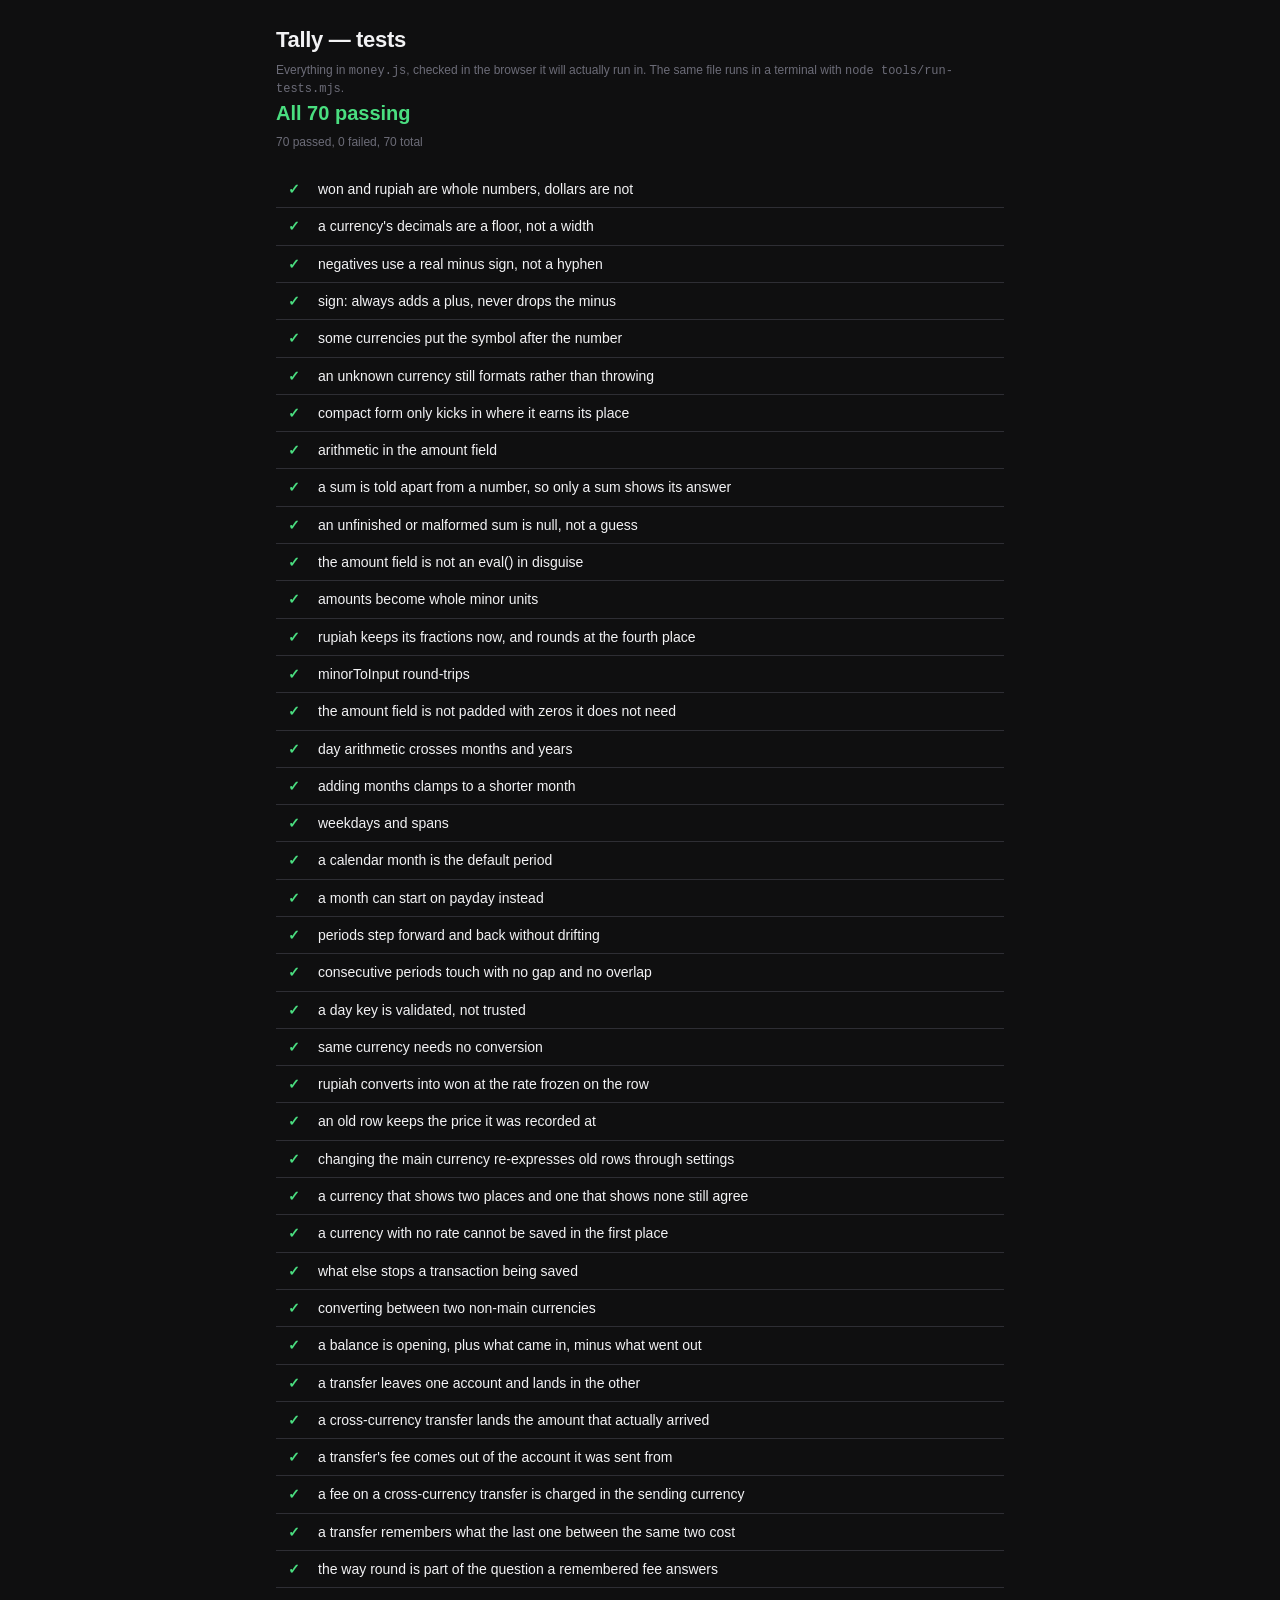
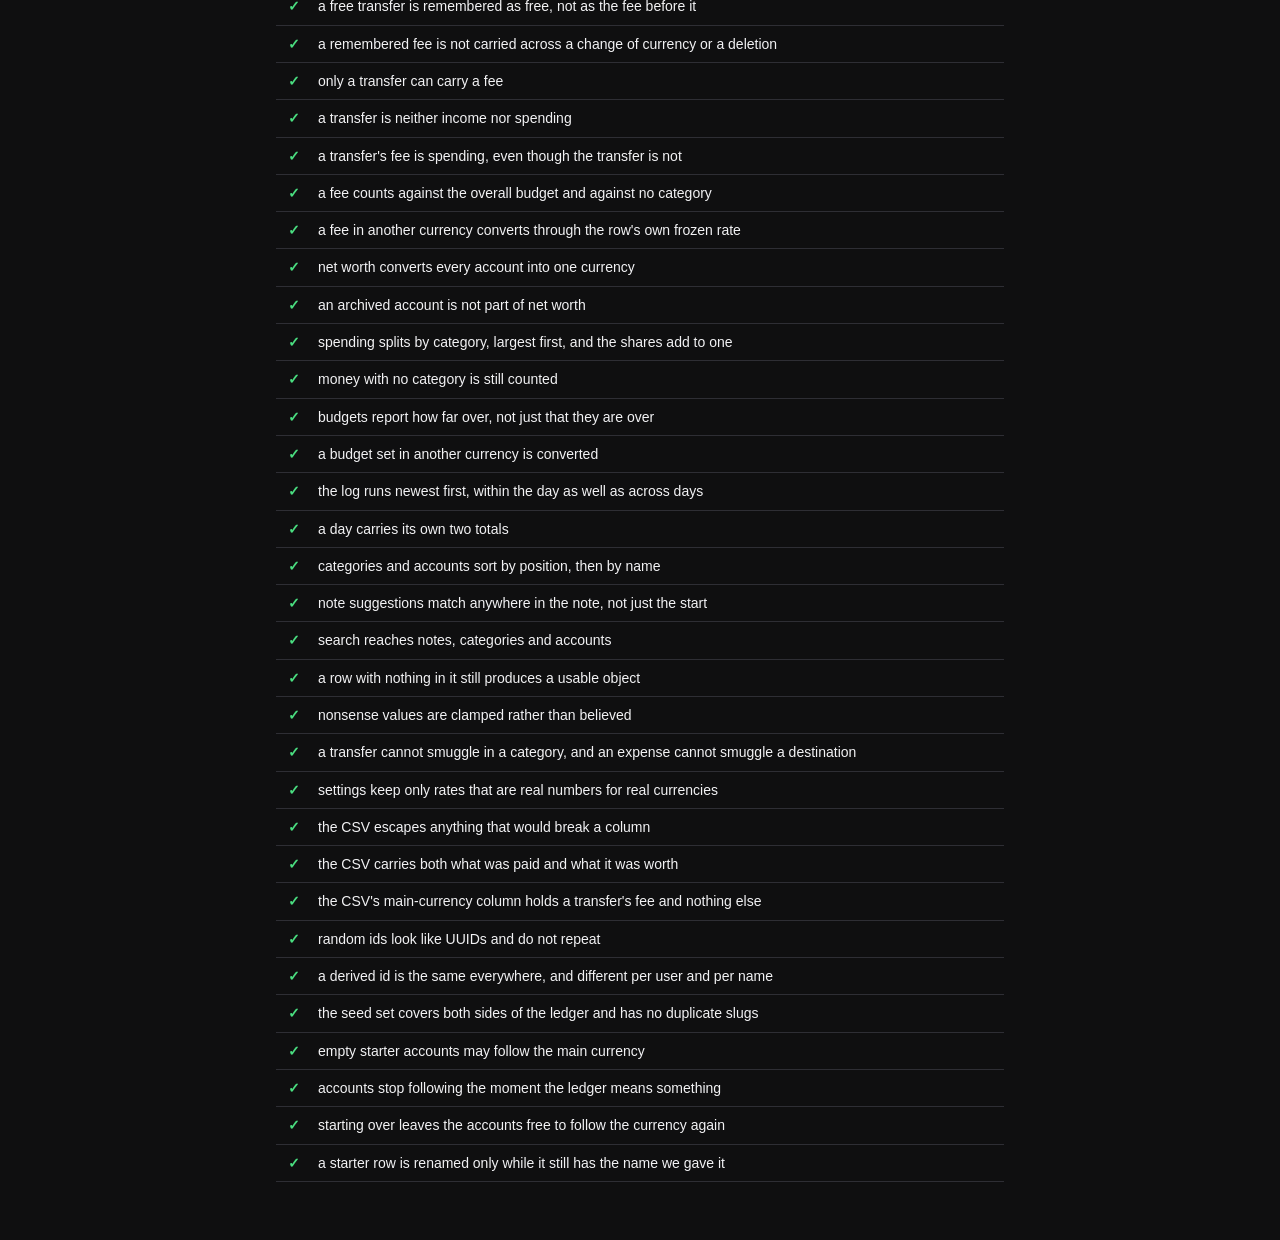
==== tests.html @ 042849e1 "Remember what a transfer between two accounts costs, and grow the month arrows A transfer from a ban" ====
<!doctype html>
<html lang="en" data-theme="dark">
<head>
  <meta charset="utf-8" />
  <meta name="viewport" content="width=device-width, initial-scale=1" />
  <title>Tally — tests</title>
  <link rel="icon" href="./favicon.svg" />
  <link rel="stylesheet" href="./styles.css?v=16" />
  <style>
    main { max-width: 760px; margin: 0 auto; padding: 24px 16px 60px; }
    .verdict { font-size: 20px; font-weight: 650; margin: 0 0 4px; }
    .verdict.pass { color: var(--income); }
    .verdict.fail { color: var(--expense); }
    ol { list-style: none; padding: 0; margin: 20px 0 0; }
    li { padding: 8px 12px; border-bottom: 1px solid var(--border); font-size: 14px;
         display: grid; grid-template-columns: 20px 1fr; gap: 10px; }
    li .mark { font-weight: 700; }
    li.ok .mark { color: var(--income); }
    li.bad .mark { color: var(--expense); }
    li .why { grid-column: 2; color: var(--expense); font-family: var(--font-num);
              font-size: 12.5px; margin-top: 4px; }
  </style>
</head>
<body>
  <main>
    <h1 style="font-size:22px;margin-bottom:6px">Tally — tests</h1>
    <p class="help" style="margin-top:0">
      Everything in <code>money.js</code>, checked in the browser it will actually run in.
      The same file runs in a terminal with <code>node tools/run-tests.mjs</code>.
    </p>
    <p class="verdict" id="verdict">Running…</p>
    <p class="help" id="detail"></p>
    <ol id="list"></ol>
  </main>

  <script type="module">
    import { runTests } from "./tests.js?v=16";

    const { results, passed, failed } = await runTests();
    const verdict = document.getElementById("verdict");
    verdict.textContent = failed ? failed + " failing" : "All " + passed + " passing";
    verdict.className = "verdict " + (failed ? "fail" : "pass");
    document.getElementById("detail").textContent =
      passed + " passed, " + failed + " failed, " + results.length + " total";

    const list = document.getElementById("list");
    for (const r of results) {
      const li = document.createElement("li");
      li.className = r.ok ? "ok" : "bad";
      const mark = document.createElement("span");
      mark.className = "mark";
      mark.textContent = r.ok ? "✓" : "✕";
      const name = document.createElement("span");
      name.textContent = r.name;
      li.append(mark, name);
      if (!r.ok) {
        const why = document.createElement("span");
        why.className = "why";
        why.textContent = r.error;
        li.append(why);
      }
      list.append(li);
    }
    // So a headless run can read the verdict without parsing the page.
    document.title = failed ? "FAIL " + failed : "PASS " + passed;
  </script>
</body>
</html>
---- styles.css ----
/* ============================================================
   Tally — the design system.

   No framework, no web fonts (the system stack means nothing to
   download), and no GPU-heavy effects — no backdrop-filter, no large
   blurs, no transforms on long lists — so a year of transactions still
   scrolls smoothly on a cheap phone.

   Theming is a [data-theme] attribute on <html>, set before the first
   paint so there is never a flash of the wrong colours. Dark is the
   default and is written first; light is a re-declaration of the same
   tokens, never a separate set of rules.
   ============================================================ */

:root {
  --radius-xl: 22px;
  --radius-lg: 18px;
  --radius: 14px;
  --radius-sm: 10px;
  --maxw: 760px;

  --font: -apple-system, BlinkMacSystemFont, "Segoe UI", Roboto, "Helvetica Neue",
    Arial, "Noto Sans KR", "Malgun Gothic", sans-serif, "Apple Color Emoji",
    "Segoe UI Emoji";
  /* Amounts are read as columns, so they line up: tabular figures, and a
     face that has them. */
  --font-num: ui-monospace, "SF Mono", "Roboto Mono", "Segoe UI Mono", Menlo,
    Consolas, monospace;

  --header-h: 52px;
  --ease: cubic-bezier(0.32, 0.72, 0, 1);
}

/* ---------- Dark (the default) ---------- */
:root,
:root[data-theme="dark"] {
  --bg: #0f0f10;
  --surface: #18181b;
  --surface-2: #1f1f23;
  --surface-3: #27272c;
  --elevated: #1c1c20;
  --border: #2e2e34;
  --border-strong: #40404a;
  --text: #f2f2f4;
  --muted: #a3a3ad;
  --faint: #6c6c78;

  --accent: #8b93ff;
  --accent-hover: #a5abff;
  --accent-soft: rgba(139, 147, 255, 0.16);
  --accent-contrast: #12122a;

  /* The ledger's two directions. Never the accent — a colour that means
     "brand" and "money coming in" at the same time means neither. */
  --income: #4ade80;
  --income-soft: rgba(74, 222, 128, 0.14);
  --expense: #fb7185;
  --expense-soft: rgba(251, 113, 133, 0.14);
  --transfer: #7dd3fc;
  --transfer-soft: rgba(125, 211, 252, 0.14);

  --danger: #f4566b;
  --danger-soft: rgba(244, 86, 107, 0.14);
  --warn: #fbbf24;
  --warn-soft: rgba(251, 191, 36, 0.13);

  --track: #2a2a30;
  /* The lifted segment of a segmented control. It has its own token because
     it must always be lighter than the --surface-2 track it sits in, and in
     this theme --surface is darker than --surface-2 — reusing it made the
     selected tab sink into the bar instead of standing on it. */
  --seg-on: #303039;
  --shadow: 0 12px 36px rgba(0, 0, 0, 0.55);
  --shadow-sm: 0 2px 10px rgba(0, 0, 0, 0.4);
  --scrim: rgba(0, 0, 0, 0.62);

  /* Category and account colours — pastel, so an emoji on top still reads. */
  --c-indigo: #a5b4fc;
  --c-blue: #7aa2f7;
  --c-sky: #67e8f9;
  --c-teal: #5eead4;
  --c-green: #86efac;
  --c-lime: #bef264;
  --c-amber: #fcd34d;
  --c-orange: #fdba74;
  --c-rose: #fda4af;
  --c-pink: #f9a8d4;
  --c-purple: #d8b4fe;
  --c-gray: #b4b4be;

  color-scheme: dark;
}

/* ---------- Light ---------- */
:root[data-theme="light"] {
  --bg: #fbfbfd;
  --surface: #ffffff;
  --surface-2: #f3f3f6;
  --surface-3: #e9e9ef;
  --elevated: #ffffff;
  --border: #e6e6ec;
  --border-strong: #d2d2dc;
  --text: #17171c;
  --muted: #5b5b68;
  --faint: #8a8a98;

  --accent: #4f46e5;
  --accent-hover: #4338ca;
  --accent-soft: rgba(79, 70, 229, 0.1);
  --accent-contrast: #ffffff;

  --income: #16a34a;
  --income-soft: rgba(22, 163, 74, 0.1);
  --expense: #e11d48;
  --expense-soft: rgba(225, 29, 72, 0.09);
  --transfer: #0284c7;
  --transfer-soft: rgba(2, 132, 199, 0.1);

  --danger: #dc2626;
  --danger-soft: rgba(220, 38, 38, 0.09);
  /* Darker than the dark theme's amber: #fbbf24 on white fails contrast. */
  --warn: #b45309;
  --warn-soft: rgba(180, 83, 9, 0.1);

  --track: #e9e9ef;
  --seg-on: #ffffff;
  --shadow: 0 14px 40px rgba(20, 20, 40, 0.12);
  --shadow-sm: 0 2px 10px rgba(20, 20, 40, 0.07);
  --scrim: rgba(20, 20, 30, 0.4);

  --c-indigo: #6366f1;
  --c-blue: #2563eb;
  --c-sky: #0891b2;
  --c-teal: #14b8a6;
  --c-green: #22c55e;
  --c-lime: #84cc16;
  --c-amber: #f59e0b;
  --c-orange: #f97316;
  --c-rose: #f43f5e;
  --c-pink: #ec4899;
  --c-purple: #a855f7;
  --c-gray: #71717a;

  color-scheme: light;
}

/* ============================================================
   Base
   ============================================================ */

*,
*::before,
*::after {
  box-sizing: border-box;
}

html {
  -webkit-text-size-adjust: 100%;
}

body {
  margin: 0;
  background: var(--bg);
  color: var(--text);
  font-family: var(--font);
  font-size: 15px;
  line-height: 1.45;
  -webkit-font-smoothing: antialiased;
  overscroll-behavior-y: none;
}

/* Nothing animates until the first paint has settled. */
.preload *,
.preload *::before,
.preload *::after {
  transition: none !important;
  animation: none !important;
}

h1, h2, h3, h4 {
  margin: 0;
  font-weight: 650;
  letter-spacing: -0.015em;
}

button {
  font: inherit;
  color: inherit;
  border: 0;
  background: none;
  cursor: pointer;
}

input,
select,
textarea {
  font: inherit;
  color: inherit;
}

a {
  color: var(--accent);
}

:focus-visible {
  outline: 2px solid var(--accent);
  outline-offset: 2px;
  border-radius: 6px;
}

.sr-only {
  position: absolute;
  width: 1px;
  height: 1px;
  padding: 0;
  margin: -1px;
  overflow: hidden;
  clip: rect(0 0 0 0);
  white-space: nowrap;
  border: 0;
}

.num {
  font-variant-numeric: tabular-nums;
  font-feature-settings: "tnum" 1;
}

.hidden {
  display: none !important;
}

/* ============================================================
   Boot and setup
   ============================================================ */

.boot {
  position: fixed;
  inset: 0;
  display: grid;
  place-items: center;
  background: var(--bg);
  z-index: 90;
}

.boot-mark {
  width: 56px;
  height: 56px;
  animation: breathe 1.8s var(--ease) infinite;
}

@keyframes breathe {
  0%, 100% { opacity: 0.45; transform: scale(0.94); }
  50% { opacity: 1; transform: scale(1); }
}

@media (prefers-reduced-motion: reduce) {
  .boot-mark { animation: none; opacity: 0.8; }
}

.noscript-note,
.setup {
  max-width: 520px;
  margin: 12vh auto;
  padding: 28px 22px;
  text-align: center;
}

.setup code {
  font-family: var(--font-num);
  font-size: 0.9em;
  background: var(--surface-2);
  border: 1px solid var(--border);
  border-radius: 6px;
  padding: 1px 6px;
}

.setup ul {
  list-style: none;
  padding: 0;
  margin: 18px 0 0;
  text-align: left;
  display: grid;
  gap: 8px;
}

.setup li {
  padding: 10px 14px;
  border-radius: var(--radius-sm);
  background: var(--warn-soft);
  color: var(--warn);
  font-size: 14px;
}

/* ============================================================
   Sign in
   ============================================================ */

.login {
  min-height: 100svh;
  display: grid;
  place-items: center;
  padding: 32px 20px calc(32px + env(safe-area-inset-bottom));
}

.login-inner {
  width: 100%;
  max-width: 400px;
  text-align: center;
}

.login-mark {
  width: 68px;
  height: 68px;
  border-radius: 20px;
  margin: 0 auto 22px;
  display: block;
  box-shadow: var(--shadow-sm);
}

.login h1 {
  font-size: 28px;
  line-height: 1.2;
  margin-bottom: 10px;
}

.login-sub {
  color: var(--muted);
  margin: 0 0 28px;
  font-size: 15px;
}

/* We draw the button. Google only fills in the middle of it.

   On a registered origin — the deployed site, not localhost, which is why
   this looks fine while you are developing — Google renders its button
   inside an *iframe* served from accounts.google.com, and paints that
   iframe's own canvas white. Nothing in this stylesheet can reach a
   cross-origin document, so no amount of `background: transparent` on the
   wrappers touches it: the white is behind glass. On a light page it is
   invisible and on a dark one it is a white slab, which is why this only
   ever looked broken in the dark.

   So the slot stops being an empty frame and becomes the button. It paints
   the pill, in Google's own colours rather than ours — this element is
   continuing the shape drawn inside it, and a near-match would show as a
   seam — and then clips the iframe to well inside where the white is. The
   margin is generous on purpose: Google draws the iframe twenty pixels
   wider than the button it was asked for, so clipping it back to the width
   we asked for cuts ten pixels off each side, against a white ring of about
   four. Google can move things around a little and the worst case is our
   pill meeting theirs, dark on dark, instead of the white coming back. */
.login-btn-slot {
  position: relative;
  display: flex;
  align-items: center;
  justify-content: center;
  box-sizing: border-box;
  /* The width of the button below it, so the two line up. Never wider than
     400: that is the widest button Google will draw, and a slot wider than
     the button it was given is the white showing again at the ends. */
  width: 100%;
  max-width: 400px;
  height: 40px;
  margin: 0 auto;
  border-radius: 999px;
  overflow: hidden;
}

/* Painted only once Google has been seen to draw the button — see
   renderGoogleButton. An unpainted slot that failed to fill is an empty gap
   above the fallback link; a painted one would be a pill that looks like a
   button and does nothing. */
.login-btn-slot.has-button {
  /* Google's filled_black. */
  background: #202124;
}

:root[data-theme="light"] .login-btn-slot.has-button {
  /* Google's outline theme: white, with its own hairline border — which we
     are clipping off, so this draws it instead. */
  background: #fff;
  border: 1px solid #dadce0;
}

/* The rim, painted in the button's colour over the top of whatever the
   iframe put there.

   The clip below takes the same margin off every side, which is right when
   the button sits in the middle of the canvas Google draws it on. The plain
   one does. The "Continue as …" card does not quite: there is more white
   under it than over it, so the same margin that clears the top leaves a
   sliver at the bottom, and because the clip is a pill and the canvas is a
   rectangle the sliver shows first where the two curve apart — a thin white
   crescent at each bottom corner.

   Rather than tune the margin per variant, in a stylesheet that cannot see
   which one arrived, this covers the last few pixels at the rim. It is the
   same colour as the pill it sits on, so it is invisible everywhere except
   where it is hiding something, and it lets clicks through to the button
   underneath. */
.login-btn-slot.has-button::after {
  content: "";
  position: absolute;
  inset: 0;
  z-index: 1;
  border-radius: inherit;
  box-shadow: inset 0 0 0 6px #202124;
  pointer-events: none;
}

:root[data-theme="light"] .login-btn-slot.has-button::after {
  box-shadow: inset 0 0 0 6px #fff;
}

/* The vertical half of the clip. There is less room here than there is
   across: the iframe is 44 pixels tall around a 40 pixel button, so the
   white is a two pixel band and taking four is as far as this can go — the
   white circle the G sits in is nearly the full height of the button, and a
   sixth pixel starts shaving flats onto it. The slot above stays the
   button's full 40, so the two together read as one shape: ours around the
   edges, Google's in the middle, the same colour throughout.

   The 44 is what the plain button comes back as, and these two heights are
   written for it so the slot is the right shape before anything has loaded.
   Once the iframe is there renderGoogleButton measures it and sets both
   from what actually arrived, which is what fits the taller "Continue as …"
   card Google draws for an account it recognises.

   Only when there is an iframe to clip. On an origin Google has not been
   told about — localhost, while you are working on this — it renders the
   button as ordinary elements in this page instead, at the full height of
   the slot, and cutting eight pixels off that would be trimming the button
   rather than the box around it. */
.login-btn-inner {
  display: flex;
  align-items: center;
  justify-content: center;
}

.login-btn-inner:has(iframe) {
  height: 36px;
  overflow: hidden;
}

.login-btn-slot iframe {
  display: block;
}

/* A rule with the word centred in the gap, drawn without a background so
   it survives whatever the two themes put behind it. */
.login-or {
  display: flex;
  align-items: center;
  gap: 12px;
  margin: 18px 0 14px;
  color: var(--faint);
  font-size: 12px;
  text-transform: lowercase;
}

.login-or::before,
.login-or::after {
  content: "";
  flex: 1;
  height: 1px;
  background: var(--border);
}

/* ============================================================
   Shell
   ============================================================ */

.app {
  min-height: 100svh;
  display: flex;
  flex-direction: column;
}

.header {
  position: sticky;
  top: 0;
  z-index: 30;
  background: var(--bg);
  border-bottom: 1px solid var(--border);
  padding-top: env(safe-area-inset-top);
}

.header-row {
  max-width: var(--maxw);
  margin: 0 auto;
  height: var(--header-h);
  padding: 0 12px;
  display: flex;
  align-items: center;
  gap: 6px;
}

.brand {
  display: flex;
  align-items: center;
  gap: 8px;
  font-weight: 680;
  letter-spacing: -0.02em;
  font-size: 16px;
  margin-right: 4px;
}

.brand img {
  width: 22px;
  height: 22px;
  border-radius: 6px;
}

.spacer {
  flex: 1;
}

.icon-btn {
  width: 34px;
  height: 34px;
  display: grid;
  place-items: center;
  border-radius: 10px;
  color: var(--muted);
  transition: background 0.14s var(--ease), color 0.14s var(--ease);
}

.icon-btn:hover {
  background: var(--surface-2);
  color: var(--text);
}

.icon-btn svg {
  width: 18px;
  height: 18px;
}

.avatar {
  width: 28px;
  height: 28px;
  border-radius: 50%;
  object-fit: cover;
  background: var(--surface-3);
}

/* ---------- period navigator ---------- */

.period {
  max-width: var(--maxw);
  margin: 0 auto;
  padding: 2px 12px 10px;
  display: flex;
  align-items: center;
  justify-content: center;
  gap: 4px;
}

/* Bigger than the header's buttons, which is what .icon-btn is sized for.
   A month back and a month on are the two most-tapped controls in the app,
   and 34 square is both meaner than the header buttons deserve to be shared
   with and under the 44 a fingertip actually wants. */
.period .icon-btn {
  width: 44px;
  height: 44px;
  border-radius: 12px;
}

.period .icon-btn svg {
  width: 22px;
  height: 22px;
}

.period-label {
  min-width: 148px;
  text-align: center;
  font-weight: 620;
  font-size: 15.5px;
  letter-spacing: -0.01em;
  padding: 4px 8px;
  border-radius: 9px;
}

.period-label:hover {
  background: var(--surface-2);
}

.period-range {
  display: block;
  font-size: 11.5px;
  font-weight: 500;
  color: var(--faint);
  letter-spacing: 0;
}

/* ---------- summary ---------- */

.summary {
  max-width: var(--maxw);
  margin: 0 auto;
  padding: 0 12px 10px;
  display: grid;
  grid-template-columns: 1fr 1fr 1fr;
  gap: 2px;
  text-align: center;
}

.summary div {
  padding: 2px 4px;
}

.summary dt {
  font-size: 11.5px;
  color: var(--faint);
  letter-spacing: 0.02em;
  text-transform: uppercase;
  margin-bottom: 2px;
}

.summary dd {
  margin: 0;
  font-size: 15px;
  font-weight: 620;
  letter-spacing: -0.015em;
}

.summary .v-income { color: var(--income); }
.summary .v-expense { color: var(--expense); }
.summary .v-net.neg { color: var(--expense); }

/* ---------- tabs ---------- */

.tabs {
  max-width: var(--maxw);
  margin: 0 auto;
  padding: 0 12px 8px;
  display: grid;
  grid-template-columns: repeat(3, 1fr);
  gap: 3px;
  background: transparent;
}

.tabs-inner {
  grid-column: 1 / -1;
  display: grid;
  grid-template-columns: repeat(3, 1fr);
  gap: 3px;
  background: var(--surface-2);
  border-radius: 11px;
  padding: 3px;
}

.tab {
  padding: 6px 4px;
  border-radius: 8px;
  font-size: 13.5px;
  font-weight: 560;
  color: var(--muted);
  transition: background 0.16s var(--ease), color 0.16s var(--ease);
}

.tab[aria-selected="true"] {
  background: var(--seg-on);
  color: var(--text);
  box-shadow: var(--shadow-sm);
}

/* ---------- main ---------- */

.main {
  flex: 1;
  max-width: var(--maxw);
  width: 100%;
  margin: 0 auto;
  padding: 10px 12px calc(96px + env(safe-area-inset-bottom));
}

/* ============================================================
   Cards, lists, empties
   ============================================================ */

.card {
  background: var(--surface);
  border: 1px solid var(--border);
  border-radius: var(--radius-lg);
  padding: 16px;
  margin-bottom: 12px;
}

.card-head {
  display: flex;
  align-items: baseline;
  justify-content: space-between;
  gap: 10px;
  margin-bottom: 12px;
}

.card-head h2 {
  font-size: 14px;
  font-weight: 620;
  letter-spacing: 0.005em;
}

.card-action {
  font-size: 13px;
  color: var(--accent);
  font-weight: 550;
}

.empty {
  text-align: center;
  padding: 44px 18px;
  color: var(--muted);
}

/* The decorative mark, and only that. A button inside an empty state brings
   its own icon, which has to keep the button's colour and sit on the
   button's centre line rather than 12px above it. */
.empty > svg {
  width: 34px;
  height: 34px;
  color: var(--faint);
  margin-bottom: 12px;
}

.empty h3 {
  font-size: 16px;
  color: var(--text);
  margin-bottom: 6px;
}

.empty p {
  margin: 0 auto;
  max-width: 300px;
  font-size: 14px;
}

.empty .btn {
  margin-top: 18px;
}

/* ============================================================
   The log
   ============================================================ */

.day {
  margin-bottom: 6px;
}

.day-head {
  display: flex;
  align-items: baseline;
  gap: 8px;
  padding: 14px 4px 6px;
  position: sticky;
  top: calc(var(--header-h) + env(safe-area-inset-top));
  background: var(--bg);
  z-index: 5;
}

.day-date {
  font-weight: 640;
  font-size: 14px;
  letter-spacing: -0.01em;
}

.day-weekday {
  font-size: 12.5px;
  color: var(--faint);
}

.day-weekday.sat { color: var(--transfer); }
.day-weekday.sun { color: var(--expense); }

.day-totals {
  margin-left: auto;
  display: flex;
  gap: 10px;
  font-size: 12.5px;
  font-variant-numeric: tabular-nums;
}

.day-totals .in { color: var(--income); }
.day-totals .out { color: var(--expense); }

.rows {
  background: var(--surface);
  border: 1px solid var(--border);
  border-radius: var(--radius);
  overflow: hidden;
}

.tx {
  width: 100%;
  display: grid;
  grid-template-columns: 34px 1fr auto;
  gap: 11px;
  align-items: center;
  padding: 11px 13px;
  text-align: left;
  border-bottom: 1px solid var(--border);
  transition: background 0.12s var(--ease);
}

.tx:last-child {
  border-bottom: 0;
}

.tx:hover {
  background: var(--surface-2);
}

.tx:active {
  background: var(--surface-3);
}

.chip-icon {
  width: 34px;
  height: 34px;
  border-radius: 11px;
  display: grid;
  place-items: center;
  font-size: 16px;
  line-height: 1;
  background: var(--surface-2);
  color: var(--text);
}

.tx-body {
  min-width: 0;
}

.tx-title {
  display: block;
  font-size: 14.5px;
  font-weight: 520;
  white-space: nowrap;
  overflow: hidden;
  text-overflow: ellipsis;
}

.tx-sub {
  font-size: 12.5px;
  color: var(--faint);
  white-space: nowrap;
  overflow: hidden;
  text-overflow: ellipsis;
  display: flex;
  align-items: center;
  gap: 5px;
}

.tx-amount {
  font-size: 14.5px;
  font-weight: 600;
  font-variant-numeric: tabular-nums;
  white-space: nowrap;
}

.tx-amount.out { color: var(--expense); }
.tx-amount.in { color: var(--income); }
.tx-amount.move { color: var(--transfer); }

.tx-alt {
  display: block;
  font-size: 11.5px;
  font-weight: 500;
  color: var(--faint);
  text-align: right;
}

.dot-pending {
  width: 6px;
  height: 6px;
  border-radius: 50%;
  background: var(--warn);
  flex: none;
}

/* ============================================================
   Insights
   ============================================================ */

.stat-grid {
  display: grid;
  grid-template-columns: repeat(auto-fit, minmax(140px, 1fr));
  gap: 10px;
}

.stat {
  background: var(--surface-2);
  border-radius: var(--radius);
  padding: 12px 14px;
}

.stat dt {
  font-size: 11.5px;
  color: var(--faint);
  text-transform: uppercase;
  letter-spacing: 0.02em;
}

.stat dd {
  margin: 3px 0 0;
  font-size: 17px;
  font-weight: 640;
  letter-spacing: -0.02em;
  font-variant-numeric: tabular-nums;
}

/* ---------- budget bars ---------- */

.budget {
  padding: 12px 0;
  border-bottom: 1px solid var(--border);
}

.budget:last-child {
  border-bottom: 0;
  padding-bottom: 0;
}

.budget:first-child {
  padding-top: 0;
}

.budget-top {
  display: flex;
  align-items: center;
  gap: 8px;
  margin-bottom: 7px;
}

.budget-name {
  font-size: 14px;
  font-weight: 560;
  display: flex;
  align-items: center;
  gap: 7px;
  min-width: 0;
}

.budget-name span {
  overflow: hidden;
  text-overflow: ellipsis;
  white-space: nowrap;
}

.budget-figure {
  margin-left: auto;
  font-size: 12.5px;
  color: var(--muted);
  font-variant-numeric: tabular-nums;
  white-space: nowrap;
}

.bar {
  height: 8px;
  border-radius: 999px;
  background: var(--track);
  overflow: hidden;
  position: relative;
}

.bar-fill {
  height: 100%;
  border-radius: 999px;
  background: var(--accent);
  transition: width 0.4s var(--ease);
}

.bar-fill.warn { background: var(--warn); }
.bar-fill.over { background: var(--expense); }

/* The mark for how far through the month you are — the difference between
   "spent 60%" and "spent 60% on the 5th". */
.bar-today {
  position: absolute;
  top: -2px;
  bottom: -2px;
  width: 2px;
  background: var(--text);
  opacity: 0.45;
  border-radius: 2px;
}

.budget-foot {
  margin-top: 6px;
  font-size: 12px;
  color: var(--faint);
  display: flex;
  justify-content: space-between;
  gap: 8px;
}

.budget-foot .over { color: var(--expense); }
.budget-foot .left { color: var(--income); }

/* ---------- donut ---------- */

.donut-wrap {
  display: flex;
  align-items: center;
  gap: 18px;
  flex-wrap: wrap;
}

.donut {
  width: 148px;
  height: 148px;
  flex: none;
  margin-inline: auto;
}

.donut-hole-value {
  font-size: 15px;
  font-weight: 650;
  fill: var(--text);
}

.donut-hole-label {
  font-size: 8.5px;
  fill: var(--faint);
  text-transform: uppercase;
  letter-spacing: 0.06em;
}

.donut-seg {
  transition: opacity 0.15s var(--ease);
  cursor: pointer;
}

.donut-seg:hover {
  opacity: 0.75;
}

.legend {
  flex: 1;
  min-width: 190px;
  display: grid;
  gap: 2px;
}

.legend-row {
  display: grid;
  grid-template-columns: 10px 1fr auto auto;
  gap: 9px;
  align-items: center;
  padding: 5px 2px;
  width: 100%;
  text-align: left;
  border-radius: 8px;
}

.legend-row:hover {
  background: var(--surface-2);
}

.swatch {
  width: 10px;
  height: 10px;
  border-radius: 3px;
}

.legend-name {
  font-size: 13.5px;
  overflow: hidden;
  text-overflow: ellipsis;
  white-space: nowrap;
}

.legend-share {
  font-size: 12px;
  color: var(--faint);
  font-variant-numeric: tabular-nums;
  min-width: 34px;
  text-align: right;
}

.legend-amount {
  font-size: 13px;
  font-weight: 560;
  font-variant-numeric: tabular-nums;
}

/* ---------- trend bars ---------- */

.trend {
  display: grid;
  grid-auto-flow: column;
  grid-auto-columns: 1fr;
  align-items: end;
  gap: 8px;
  height: 132px;
  padding-top: 8px;
}

.trend-col {
  display: flex;
  flex-direction: column;
  align-items: center;
  justify-content: flex-end;
  height: 100%;
  gap: 6px;
}

.trend-stack {
  width: 100%;
  display: flex;
  align-items: flex-end;
  justify-content: center;
  gap: 3px;
  flex: 1;
}

.trend-bar {
  width: 42%;
  max-width: 18px;
  min-height: 2px;
  border-radius: 4px 4px 2px 2px;
  transition: height 0.4s var(--ease);
}

.trend-bar.in { background: var(--income-soft); border: 1px solid var(--income); }
.trend-bar.out { background: var(--expense-soft); border: 1px solid var(--expense); }
.trend-col.now .trend-bar.in { background: var(--income); }
.trend-col.now .trend-bar.out { background: var(--expense); }

.trend-label {
  font-size: 11px;
  color: var(--faint);
  white-space: nowrap;
}

.trend-col.now .trend-label {
  color: var(--text);
  font-weight: 600;
}

.legend-key {
  display: flex;
  gap: 14px;
  justify-content: center;
  margin-top: 12px;
  font-size: 12px;
  color: var(--muted);
}

.legend-key span {
  display: inline-flex;
  align-items: center;
  gap: 5px;
}

.legend-key i {
  width: 9px;
  height: 9px;
  border-radius: 3px;
  display: inline-block;
}

/* ============================================================
   Accounts
   ============================================================ */

.networth {
  text-align: center;
  padding: 6px 0 16px;
}

.networth dt {
  font-size: 12px;
  color: var(--faint);
  text-transform: uppercase;
  letter-spacing: 0.03em;
}

.networth dd {
  margin: 4px 0 0;
  font-size: 30px;
  font-weight: 700;
  letter-spacing: -0.03em;
  font-variant-numeric: tabular-nums;
}

.acct {
  width: 100%;
  display: grid;
  grid-template-columns: 34px 1fr auto;
  gap: 11px;
  align-items: center;
  padding: 12px 13px;
  text-align: left;
  border-bottom: 1px solid var(--border);
}

.acct:last-child { border-bottom: 0; }
.acct:hover { background: var(--surface-2); }

.acct-name {
  display: block;
  font-size: 14.5px;
  font-weight: 540;
  overflow: hidden;
  text-overflow: ellipsis;
  white-space: nowrap;
}

.acct-sub {
  display: block;
  font-size: 12.5px;
  color: var(--faint);
}

.acct-bal {
  font-size: 14.5px;
  font-weight: 620;
  font-variant-numeric: tabular-nums;
  text-align: right;
  white-space: nowrap;
}

.acct-bal.neg { color: var(--expense); }

.acct.is-archived { opacity: 0.55; }

/* ============================================================
   Buttons
   ============================================================ */

.btn {
  display: inline-flex;
  align-items: center;
  justify-content: center;
  gap: 7px;
  padding: 10px 18px;
  border-radius: 11px;
  font-size: 14.5px;
  font-weight: 580;
  background: var(--surface-2);
  color: var(--text);
  border: 1px solid transparent;
  transition: background 0.14s var(--ease), opacity 0.14s var(--ease);
}

.btn:hover { background: var(--surface-3); }
.btn:disabled { opacity: 0.45; cursor: not-allowed; }

.btn svg { width: 17px; height: 17px; }

.btn-primary {
  background: var(--accent);
  color: var(--accent-contrast);
}

.btn-primary:hover { background: var(--accent-hover); }

.btn-ghost {
  background: transparent;
  border-color: var(--border-strong);
}

.btn-ghost:hover { background: var(--surface-2); }

/* A destructive action offered quietly. It opens a confirmation, so it does
   not need to shout — but it sits in the same place as "Sign out" does for a
   signed-in account, and erasing a ledger for ever must not look identical to
   leaving one behind. */
.btn-ghost.danger {
  color: var(--danger);
  border-color: var(--danger-soft);
}

.btn-ghost.danger:hover { background: var(--danger-soft); }

.btn-danger {
  background: var(--danger-soft);
  color: var(--danger);
}

.btn-danger:hover { background: var(--danger-soft); opacity: 0.85; }

.btn-block { width: 100%; }

.fab {
  position: fixed;
  right: max(16px, calc(50vw - var(--maxw) / 2 + 16px));
  bottom: calc(20px + env(safe-area-inset-bottom));
  width: 56px;
  height: 56px;
  border-radius: 18px;
  background: var(--accent);
  color: var(--accent-contrast);
  display: grid;
  place-items: center;
  box-shadow: var(--shadow);
  z-index: 25;
  transition: transform 0.16s var(--ease), background 0.16s var(--ease);
}

.fab:hover { background: var(--accent-hover); transform: translateY(-1px); }
.fab:active { transform: scale(0.96); }
.fab svg { width: 24px; height: 24px; }

/* ============================================================
   Sheets  (native <dialog>: free focus trap, ESC, and top layer)
   ============================================================ */

dialog.sheet {
  padding: 0;
  border: 0;
  background: transparent;
  max-width: 100%;
  max-height: 100%;
  width: 100%;
  height: 100%;
  margin: 0;
  overflow: visible;
  color: var(--text);
}

dialog.sheet::backdrop {
  background: var(--scrim);
}

.sheet-inner {
  position: absolute;
  left: 0;
  right: 0;
  bottom: 0;
  max-height: 92svh;
  display: flex;
  flex-direction: column;
  background: var(--elevated);
  border-top: 1px solid var(--border);
  border-radius: var(--radius-xl) var(--radius-xl) 0 0;
  box-shadow: var(--shadow);
  animation: sheet-up 0.28s var(--ease);
}

@keyframes sheet-up {
  from { transform: translateY(14px); opacity: 0; }
  to { transform: translateY(0); opacity: 1; }
}

@media (prefers-reduced-motion: reduce) {
  .sheet-inner { animation: none; }
}

@media (min-width: 640px) {
  .sheet-inner {
    position: relative;
    margin: 6vh auto;
    /* width, not just max-width. The dialog is a flex container here, so
       the card is a flex item and sizes to fit its *content* — a cap alone
       never makes it fill. A sheet whose content has no width of its own
       then collapses: the chip grid asked how wide the card was, the card
       asked the grid, and a picker settled at 183px, one column, however
       much room was going spare. */
    width: 100%;
    max-width: 480px;
    max-height: 88svh;
    border-radius: var(--radius-xl);
    border: 1px solid var(--border);
  }
  dialog.sheet {
    display: flex;
    align-items: flex-start;
    justify-content: center;
  }
  dialog.sheet:not([open]) { display: none; }
}

.sheet-head {
  display: flex;
  align-items: center;
  gap: 8px;
  padding: 14px 14px 10px;
  border-bottom: 1px solid var(--border);
  flex: none;
}

.sheet-head h2 {
  font-size: 16px;
  flex: 1;
  min-width: 0;
}

.sheet-body {
  padding: 14px;
  overflow-y: auto;
  overscroll-behavior: contain;
  -webkit-overflow-scrolling: touch;
  flex: 1;
}

.sheet-foot {
  padding: 12px 14px calc(14px + env(safe-area-inset-bottom));
  border-top: 1px solid var(--border);
  display: flex;
  gap: 8px;
  flex: none;
  background: var(--elevated);
  border-radius: 0 0 var(--radius-xl) var(--radius-xl);
}

.sheet-foot .btn { flex: 1; }

/* ---------- fields ---------- */

.field {
  margin-bottom: 14px;
}

.field > label,
.field-label {
  display: block;
  font-size: 12.5px;
  font-weight: 560;
  color: var(--muted);
  margin-bottom: 6px;
}

.help {
  font-size: 12px;
  color: var(--faint);
  margin: 6px 0 0;
}

/* The same line, saying the field cannot be read. It replaces the help text
   rather than appearing under it, so the field never grows a second line. */
.help.warn { color: var(--warn); }

.error {
  font-size: 12.5px;
  color: var(--danger);
  margin: 6px 0 0;
}

.input,
.select {
  width: 100%;
  padding: 10px 12px;
  border-radius: var(--radius-sm);
  background: var(--surface-2);
  border: 1px solid var(--border);
  color: var(--text);
  font-size: 15px;
  transition: border-color 0.14s var(--ease);
}

.input:focus,
.select:focus {
  outline: none;
  border-color: var(--accent);
}

.input::placeholder { color: var(--faint); }

.select {
  appearance: none;
  background-image: linear-gradient(45deg, transparent 50%, var(--muted) 50%),
    linear-gradient(135deg, var(--muted) 50%, transparent 50%);
  background-position: calc(100% - 16px) 50%, calc(100% - 11px) 50%;
  background-size: 5px 5px, 5px 5px;
  background-repeat: no-repeat;
  padding-right: 32px;
}

.row-2 {
  display: grid;
  grid-template-columns: 1fr 1fr;
  gap: 10px;
}

.inline {
  display: flex;
  align-items: center;
  gap: 10px;
}

/* ---------- segmented control ---------- */

.seg {
  display: grid;
  grid-auto-flow: column;
  grid-auto-columns: 1fr;
  gap: 3px;
  background: var(--surface-2);
  border-radius: 11px;
  padding: 3px;
}

.seg button {
  padding: 8px 6px;
  border-radius: 8px;
  font-size: 13.5px;
  font-weight: 560;
  color: var(--muted);
  transition: background 0.16s var(--ease), color 0.16s var(--ease);
}

.seg button[aria-pressed="true"] {
  background: var(--seg-on);
  color: var(--text);
  box-shadow: var(--shadow-sm);
}

.seg.kinds button[aria-pressed="true"][data-kind="expense"] { color: var(--expense); }
.seg.kinds button[aria-pressed="true"][data-kind="income"] { color: var(--income); }
.seg.kinds button[aria-pressed="true"][data-kind="transfer"] { color: var(--transfer); }

/* ---------- amount ---------- */

.amount-field {
  background: var(--surface-2);
  border: 1px solid var(--border);
  border-radius: var(--radius);
  padding: 14px 16px;
  display: flex;
  align-items: baseline;
  gap: 8px;
}

.amount-field:focus-within { border-color: var(--accent); }

.amount-cur {
  font-size: 17px;
  font-weight: 600;
  color: var(--muted);
  flex: none;
}

.amount-input {
  flex: 1;
  min-width: 0;
  border: 0;
  background: none;
  font-size: 30px;
  font-weight: 650;
  letter-spacing: -0.03em;
  text-align: right;
  font-variant-numeric: tabular-nums;
  padding: 0;
}

.amount-input:focus { outline: none; }
.amount-input::placeholder { color: var(--faint); font-weight: 500; }

.amount-ops {
  display: flex;
  gap: 6px;
  margin-top: 8px;
}

.amount-ops button {
  flex: 1;
  min-width: 40px;
  padding: 7px 0;
  border-radius: var(--radius-sm);
  background: var(--surface-2);
  color: var(--muted);
  font-size: 14px;
  font-weight: 560;
  transition: background 0.14s var(--ease), color 0.14s var(--ease);
}

.amount-ops button:hover {
  background: var(--surface-3);
  color: var(--text);
}

.amount-alt {
  text-align: right;
  font-size: 12.5px;
  color: var(--faint);
  margin-top: 6px;
  min-height: 18px;
}

.amount-alt.warn { color: var(--warn); }

/* The running total of a sum being typed. Brighter than a hint, because it
   is an answer — the number that will actually be saved. */
.amount-alt.total {
  color: var(--text);
  font-size: 13.5px;
  font-weight: 600;
  font-variant-numeric: tabular-nums;
}

.amount-field.expense .amount-input { color: var(--expense); }
.amount-field.income .amount-input { color: var(--income); }
.amount-field.transfer .amount-input { color: var(--transfer); }

/* ---------- pickers ---------- */

.picker {
  width: 100%;
  display: flex;
  align-items: center;
  gap: 10px;
  padding: 10px 12px;
  border-radius: var(--radius-sm);
  background: var(--surface-2);
  border: 1px solid var(--border);
  text-align: left;
  transition: border-color 0.14s var(--ease);
}

.picker:hover { border-color: var(--border-strong); }
.picker.invalid { border-color: var(--danger); }

/* The one row in the list that destroys something. Coloured but not
   filled: it has to be unmistakable among the ordinary rows without
   reading as the sheet's primary action, which it is the opposite of. */
.picker.danger { color: var(--danger); }
.picker.danger .help { color: var(--danger); opacity: 0.75; }
.picker.danger:hover {
  border-color: var(--danger);
  background: var(--danger-soft);
}

.picker-value {
  flex: 1;
  min-width: 0;
  font-size: 15px;
  overflow: hidden;
  text-overflow: ellipsis;
  white-space: nowrap;
}

.picker-value.placeholder { color: var(--faint); }

/* A row whose label carries a note underneath. Without this the note is an
   inline span inside a nowrap box, and reads as "Export as CSVEvery
   transaction, in a spreadsheet." */
.picker-value.stacked {
  white-space: normal;
  overflow: visible;
}

.picker-value.stacked .help {
  display: block;
  margin-top: 2px;
  line-height: 1.35;
}

.picker svg {
  width: 16px;
  height: 16px;
  color: var(--faint);
  flex: none;
}

.chip-grid {
  display: grid;
  grid-template-columns: repeat(auto-fill, minmax(96px, 1fr));
  gap: 7px;
}

.chip {
  display: flex;
  flex-direction: column;
  align-items: center;
  gap: 6px;
  padding: 12px 6px;
  border-radius: var(--radius);
  background: var(--surface-2);
  border: 1.5px solid transparent;
  font-size: 12.5px;
  text-align: center;
  transition: border-color 0.14s var(--ease), background 0.14s var(--ease);
}

.chip:hover { background: var(--surface-3); }

.chip[aria-pressed="true"] {
  border-color: var(--accent);
  background: var(--accent-soft);
}

.chip-emoji {
  font-size: 20px;
  line-height: 1;
}

.chip-label {
  width: 100%;
  overflow: hidden;
  text-overflow: ellipsis;
  white-space: nowrap;
}

/* ---------- note suggestions ---------- */

.suggest {
  margin-top: 6px;
  border: 1px solid var(--border);
  border-radius: var(--radius-sm);
  background: var(--surface);
  overflow: hidden;
  max-height: 190px;
  overflow-y: auto;
}

.suggest button {
  display: block;
  width: 100%;
  text-align: left;
  padding: 9px 12px;
  font-size: 14px;
  border-bottom: 1px solid var(--border);
}

.suggest button:last-child { border-bottom: 0; }
.suggest button:hover,
.suggest button.active { background: var(--surface-2); }

.suggest mark {
  background: var(--accent-soft);
  color: inherit;
  border-radius: 3px;
}

/* ---------- colour picker ---------- */

.colours {
  display: flex;
  flex-wrap: wrap;
  gap: 8px;
}

.colour {
  width: 30px;
  height: 30px;
  border-radius: 10px;
  border: 2px solid transparent;
  transition: transform 0.14s var(--ease);
}

.colour[aria-pressed="true"] {
  border-color: var(--text);
  transform: scale(1.06);
}

/* ============================================================
   Manage lists (categories, accounts, budgets, rates)
   ============================================================ */

.manage-row {
  display: flex;
  align-items: center;
  gap: 10px;
  padding: 9px 2px;
  border-bottom: 1px solid var(--border);
}

.manage-row:last-child { border-bottom: 0; }

.manage-name {
  flex: 1;
  min-width: 0;
  font-size: 14.5px;
  overflow: hidden;
  text-overflow: ellipsis;
  white-space: nowrap;
}

.manage-row.is-archived .manage-name { color: var(--faint); }

.tag {
  font-size: 11px;
  padding: 2px 7px;
  border-radius: 999px;
  background: var(--surface-3);
  color: var(--muted);
  flex: none;
}

.rate-row {
  display: grid;
  grid-template-columns: auto 1fr auto;
  gap: 8px;
  align-items: center;
  padding: 7px 0;
}

.rate-code {
  font-size: 13.5px;
  font-weight: 560;
  min-width: 78px;
}

.rate-row .input { text-align: right; font-variant-numeric: tabular-nums; }

/* ============================================================
   Sync status, toasts, banners
   ============================================================ */

.status {
  display: inline-flex;
  align-items: center;
  gap: 6px;
  font-size: 12px;
  color: var(--muted);
  padding: 3px 9px;
  border-radius: 999px;
  background: var(--surface-2);
}

.status i {
  width: 6px;
  height: 6px;
  border-radius: 50%;
  background: var(--income);
}

.status.offline i { background: var(--faint); }
.status.syncing i { background: var(--warn); animation: pulse 1.3s ease-in-out infinite; }
.status.error i { background: var(--danger); }

/* On this device only: a statement of fact, not a warning. It is steady
   and quiet — nothing is wrong, and nothing is going to start syncing. */
.status.local { cursor: pointer; }
.status.local i { background: var(--faint); }

@keyframes pulse {
  0%, 100% { opacity: 1; }
  50% { opacity: 0.3; }
}

.banner {
  max-width: var(--maxw);
  margin: 0 auto 12px;
  display: flex;
  align-items: center;
  gap: 10px;
  padding: 10px 14px;
  border-radius: var(--radius);
  font-size: 13.5px;
  background: var(--warn-soft);
  color: var(--warn);
}

.banner button {
  margin-left: auto;
  font-weight: 600;
  text-decoration: underline;
  flex: none;
}

/* The same shape, without the alarm: used to state where a ledger lives,
   which is worth knowing but is not a problem to be fixed. */
.banner.quiet {
  background: var(--surface-2);
  color: var(--muted);
}

/* This is a manual popover, so it can rise above an open sheet — see
   raiseToasts() in app.js. Everything down to `pointer-events` is undoing the
   browser's own popover styling, which would otherwise stretch it across the
   viewport (inset: 0) and give it a border and a background of its own. */
.toast-wrap {
  position: fixed;
  inset: auto;
  margin: 0;
  border: 0;
  padding: 0;
  background: transparent;
  color: inherit;
  overflow: visible;
  left: 50%;
  bottom: calc(24px + env(safe-area-inset-bottom));
  transform: translateX(-50%);
  z-index: 60;
  display: grid;
  gap: 8px;
  width: max-content;
  max-width: calc(100vw - 32px);
  pointer-events: none;
}

.toast {
  display: flex;
  align-items: center;
  gap: 12px;
  padding: 11px 16px;
  border-radius: 999px;
  background: var(--surface-3);
  color: var(--text);
  box-shadow: var(--shadow);
  font-size: 14px;
  pointer-events: auto;
  animation: toast-in 0.24s var(--ease);
}

.toast.leaving { animation: toast-out 0.2s var(--ease) forwards; }
.toast.danger { background: var(--danger); color: #fff; }

.toast button {
  font-weight: 620;
  color: var(--accent);
  flex: none;
}

.toast.danger button { color: #fff; text-decoration: underline; }

@keyframes toast-in {
  from { transform: translateY(10px); opacity: 0; }
  to { transform: translateY(0); opacity: 1; }
}

@keyframes toast-out {
  to { transform: translateY(8px); opacity: 0; }
}

/* ============================================================
   Search
   ============================================================ */

.search-bar {
  max-width: var(--maxw);
  margin: 0 auto;
  padding: 0 12px 10px;
  display: flex;
  gap: 8px;
  align-items: center;
}

.search-bar .input { flex: 1; }

/* ============================================================
   Wide screens
   ============================================================ */

@media (min-width: 900px) {
  body { font-size: 15px; }
  .main { padding-bottom: 40px; }
  .fab {
    right: max(20px, calc(50vw - var(--maxw) / 2 - 76px));
    bottom: 28px;
  }
}

@media (max-width: 380px) {
  .summary dd { font-size: 14px; }
  .chip-grid { grid-template-columns: repeat(auto-fill, minmax(84px, 1fr)); }
}

/* A printed ledger should be a ledger, not a screenshot of an app. */
@media print {
  .header, .fab, .tabs, .toast-wrap, .banner { display: none !important; }
  body { background: #fff; color: #000; }
  .rows, .card { border-color: #ccc; break-inside: avoid; }
}
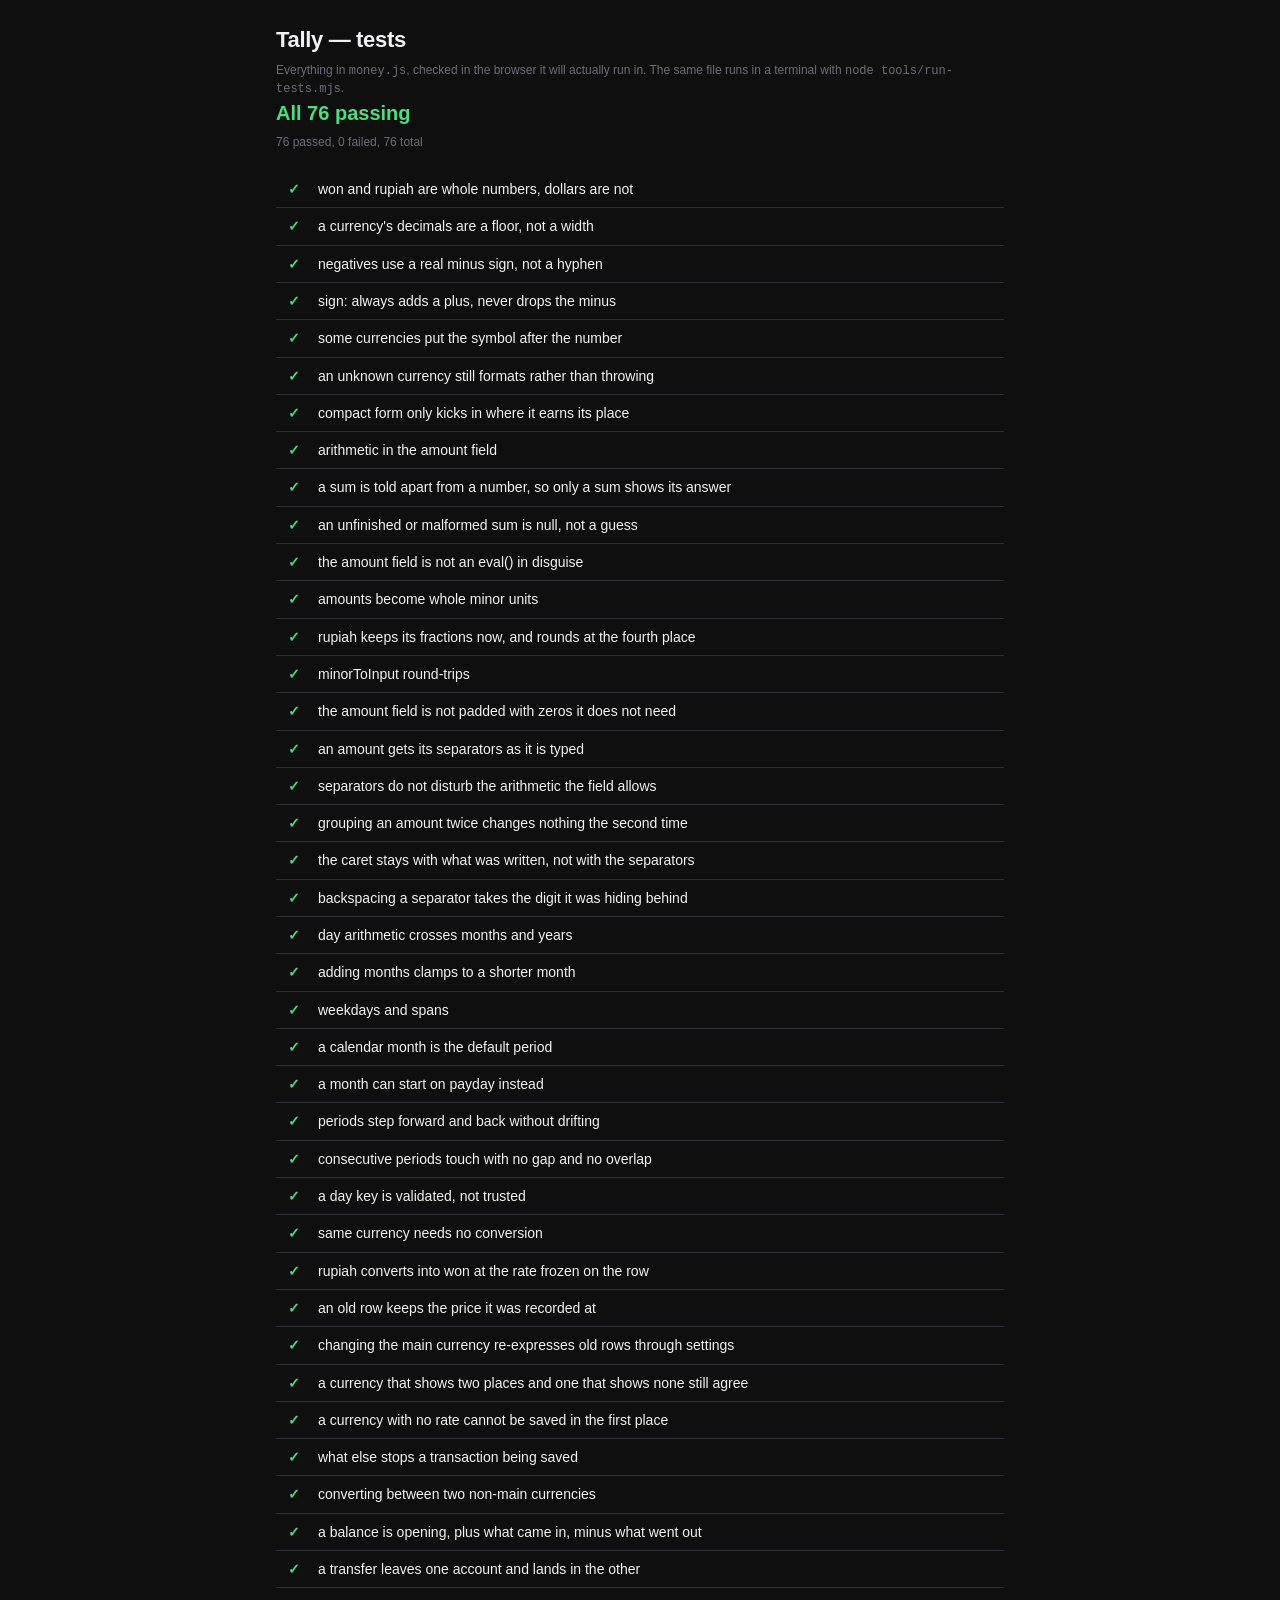
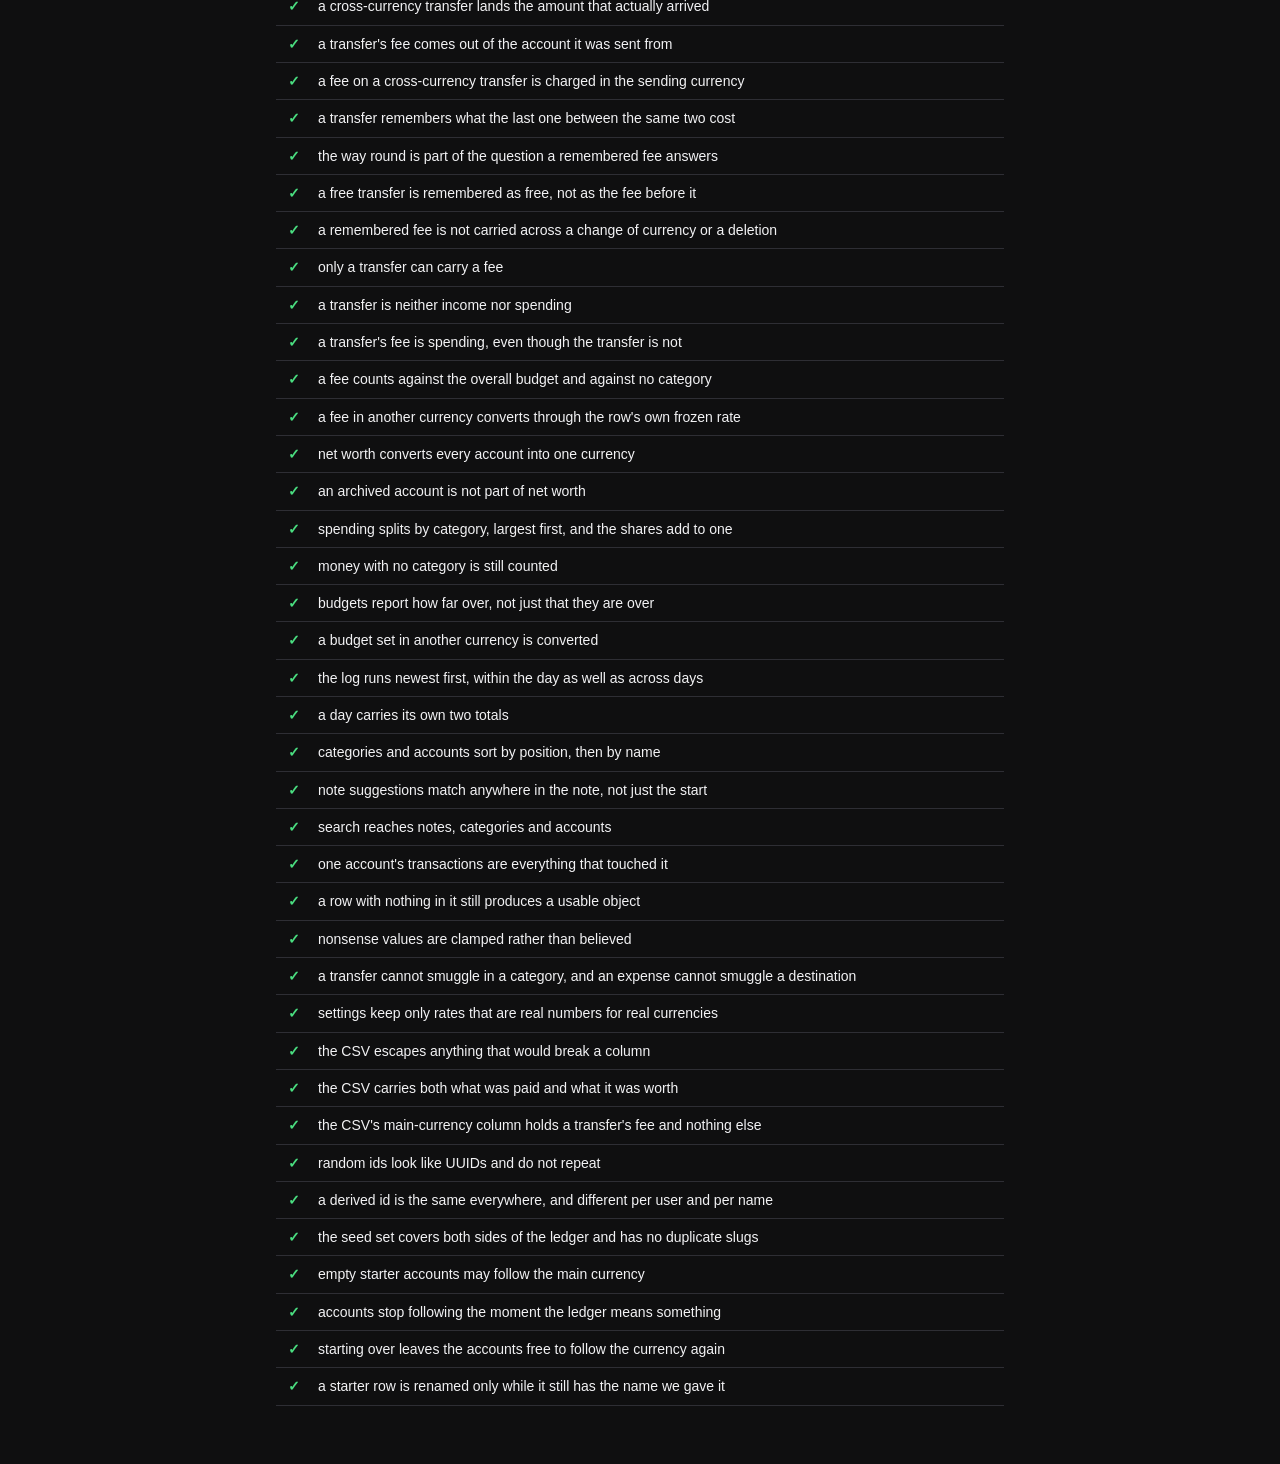
==== commit 75169afe: "Group amounts as they are typed, show one account at a time, drop the projection Thousands separator" ====
--- a/tests.html
+++ b/tests.html
@@ -5,7 +5,7 @@
   <meta name="viewport" content="width=device-width, initial-scale=1" />
   <title>Tally — tests</title>
   <link rel="icon" href="./favicon.svg" />
-  <link rel="stylesheet" href="./styles.css?v=16" />
+  <link rel="stylesheet" href="./styles.css?v=18" />
   <style>
     main { max-width: 760px; margin: 0 auto; padding: 24px 16px 60px; }
     .verdict { font-size: 20px; font-weight: 650; margin: 0 0 4px; }
@@ -34,7 +34,7 @@
   </main>
 
   <script type="module">
-    import { runTests } from "./tests.js?v=16";
+    import { runTests } from "./tests.js?v=18";
 
     const { results, passed, failed } = await runTests();
     const verdict = document.getElementById("verdict");
--- a/styles.css
+++ b/styles.css
@@ -627,6 +627,71 @@
 .summary .v-expense { color: var(--expense); }
 .summary .v-net.neg { color: var(--expense); }
 
+/* ---------- one account at a time ---------- */
+
+/* Sits under the totals it governs, so that what is being counted is never
+   a question. It is a single button: tapping it gives every account back. */
+.filter-bar {
+  max-width: var(--maxw);
+  margin: 0 auto;
+  padding: 0 12px 8px;
+  display: flex;
+}
+
+.filter-chip {
+  flex: 1;
+  min-width: 0;
+  display: flex;
+  align-items: center;
+  gap: 8px;
+  padding: 6px 10px 6px 6px;
+  border-radius: 999px;
+  background: var(--surface-2);
+  border: 1px solid var(--border);
+  transition: background 0.14s var(--ease);
+}
+
+.filter-chip:hover { background: var(--surface-3); }
+
+.filter-chip .chip-icon {
+  width: 24px;
+  height: 24px;
+  font-size: 12px;
+  border-radius: 8px;
+  flex: none;
+}
+
+/* The name is the part that gives way when there is not enough room, and
+   the balance never shortens. That way round on purpose: a shortened name
+   still says which account this is, where a shortened number would be a
+   wrong number. */
+.filter-name {
+  flex: 1 1 auto;
+  min-width: 0;
+  font-size: 13px;
+  font-weight: 560;
+  color: var(--text);
+  overflow: hidden;
+  text-overflow: ellipsis;
+  white-space: nowrap;
+}
+
+.filter-bal {
+  flex: 0 0 auto;
+  margin-left: auto;
+  font-size: 12.5px;
+  font-weight: 560;
+  color: var(--muted);
+  white-space: nowrap;
+}
+
+.filter-x {
+  flex: none;
+  font-size: 12px;
+  color: var(--faint);
+  padding-left: 2px;
+}
+
 /* ---------- tabs ---------- */
 
 .tabs {
@@ -1196,6 +1261,11 @@
 .acct:last-child { border-bottom: 0; }
 .acct:hover { background: var(--surface-2); }
 
+/* A grid column will not shrink below its content unless told to, and a
+   long account name would otherwise push the balance off the row. The name
+   is the part that can be shortened without losing anything. */
+.acct > span:nth-child(2) { min-width: 0; }
+
 .acct-name {
   display: block;
   font-size: 14.5px;
@@ -1209,6 +1279,9 @@
   display: block;
   font-size: 12.5px;
   color: var(--faint);
+  overflow: hidden;
+  text-overflow: ellipsis;
+  white-space: nowrap;
 }
 
 .acct-bal {
@@ -1222,6 +1295,36 @@
 .acct-bal.neg { color: var(--expense); }
 
 .acct.is-archived { opacity: 0.55; }
+
+/* The row is two controls: the account itself, which shows its money, and
+   a pencil for changing it. The border belongs to the pair. */
+.acct-row {
+  display: flex;
+  align-items: center;
+  border-bottom: 1px solid var(--border);
+}
+
+.acct-row:last-child { border-bottom: 0; }
+.acct-row:hover { background: var(--surface-2); }
+
+.acct-row .acct {
+  flex: 1;
+  min-width: 0;
+  border-bottom: 0;
+}
+
+.acct-row .acct:hover { background: none; }
+
+.acct-edit {
+  flex: none;
+  width: 38px;
+  height: 38px;
+  margin-right: 8px;
+  color: var(--faint);
+}
+
+.acct-edit:hover { color: var(--text); }
+.acct-edit svg { width: 18px; height: 18px; }
 
 /* ============================================================
    Buttons
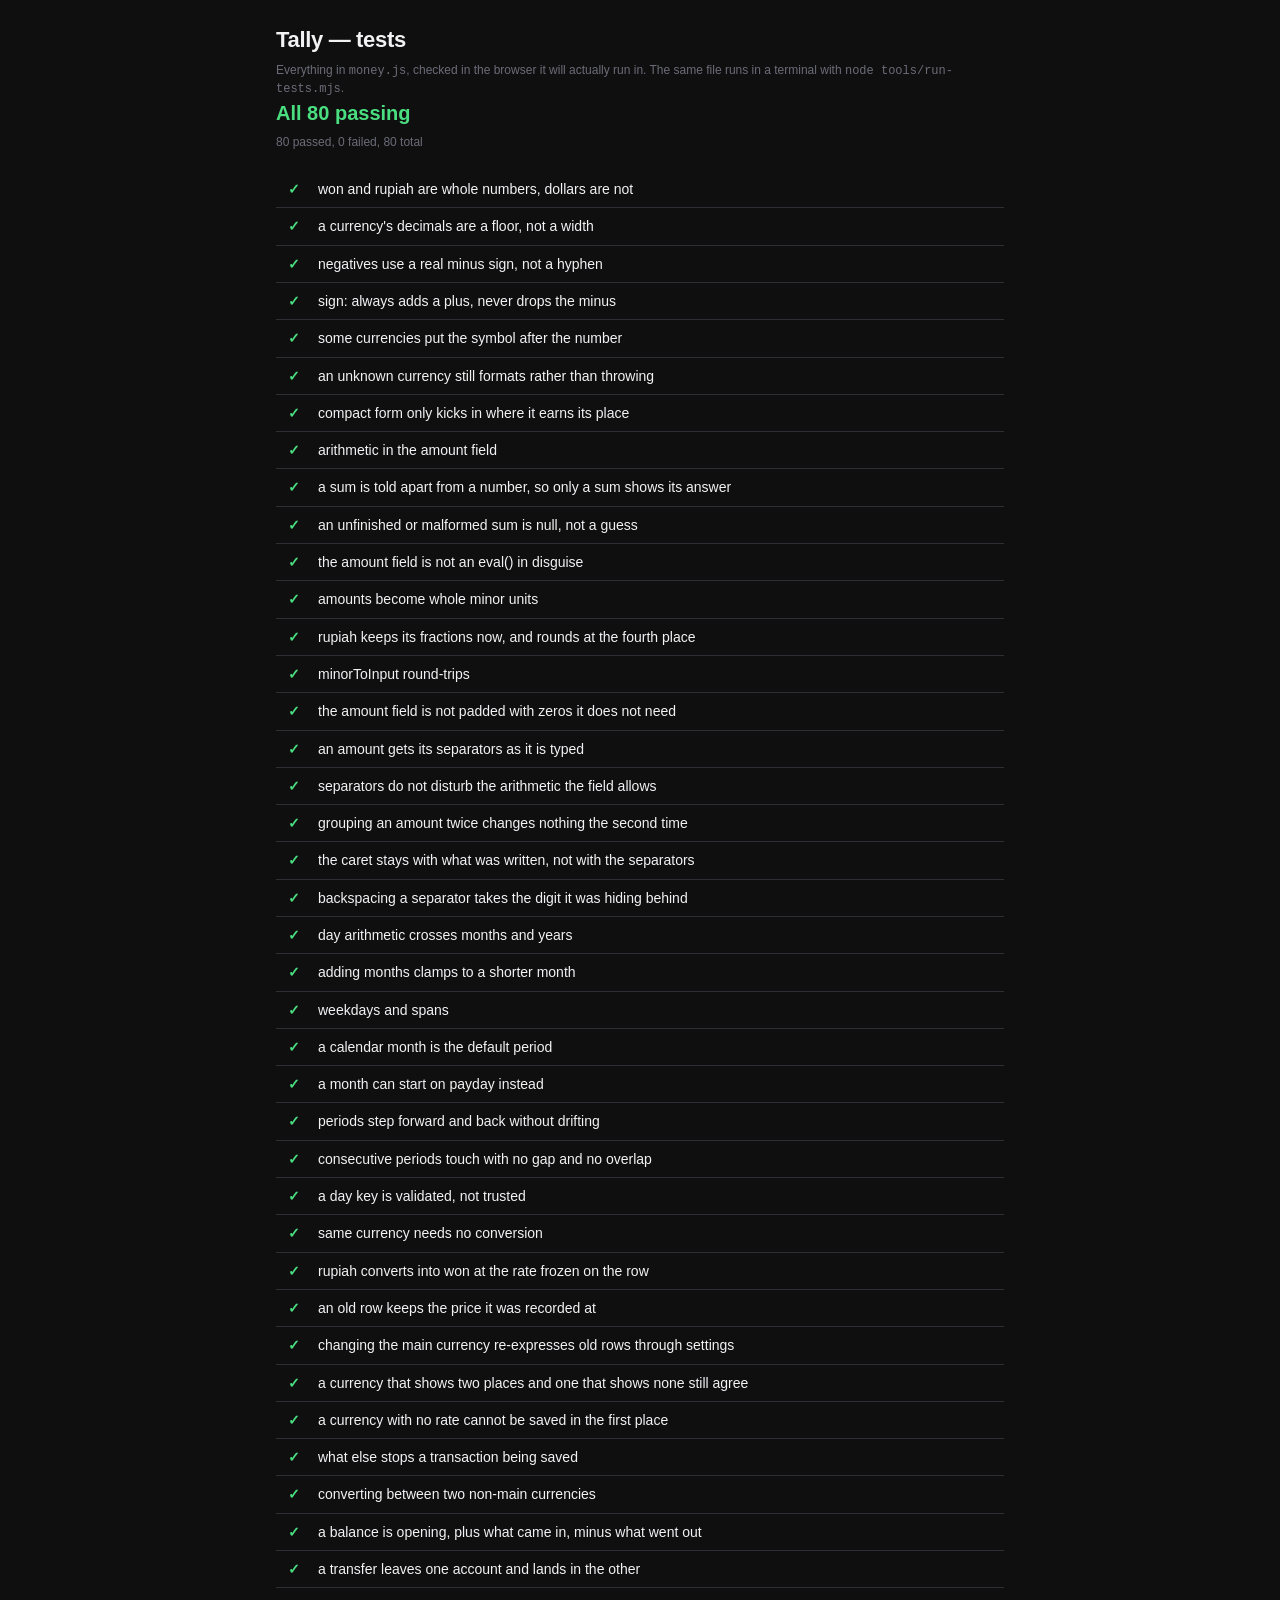
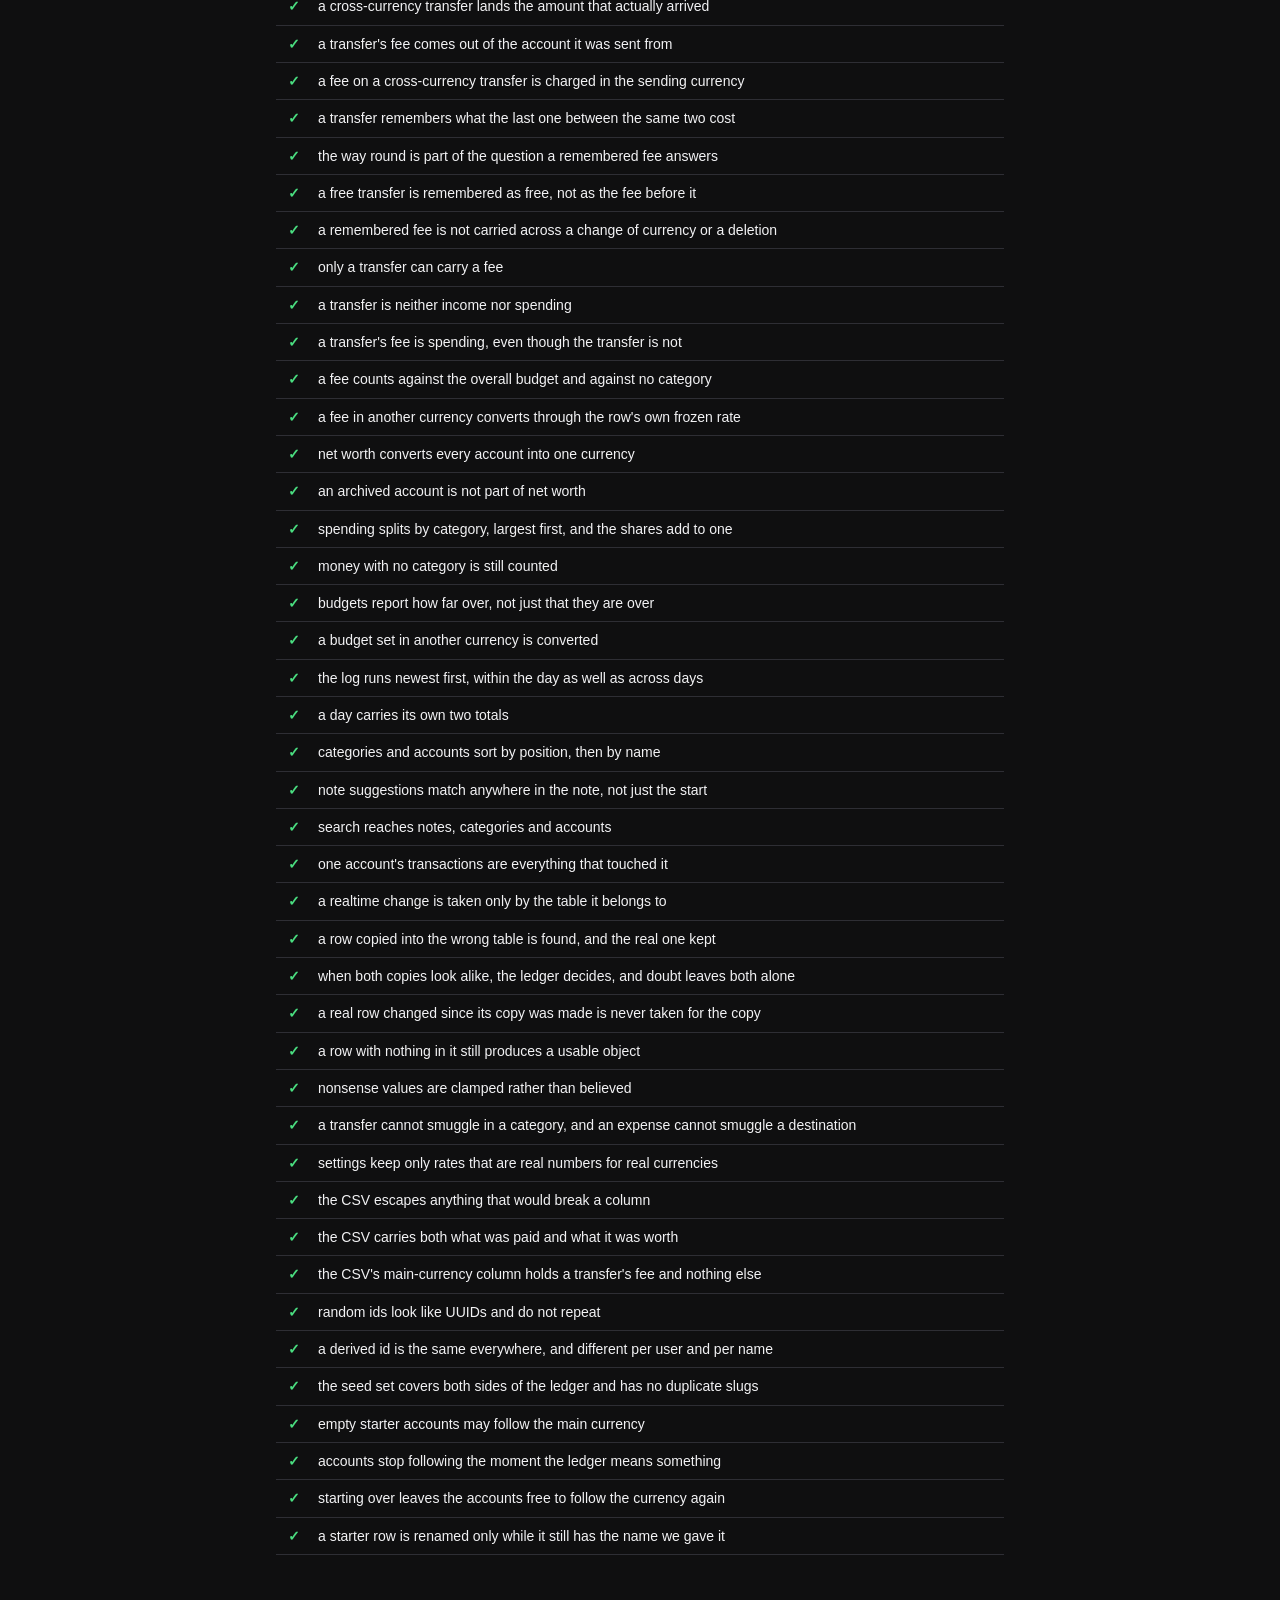
==== commit 5fbb1b60: "Take realtime rows only by table, clear the copies it made, fit the footer Adding a category could l" ====
--- a/tests.html
+++ b/tests.html
@@ -5,7 +5,7 @@
   <meta name="viewport" content="width=device-width, initial-scale=1" />
   <title>Tally — tests</title>
   <link rel="icon" href="./favicon.svg" />
-  <link rel="stylesheet" href="./styles.css?v=18" />
+  <link rel="stylesheet" href="./styles.css?v=20" />
   <style>
     main { max-width: 760px; margin: 0 auto; padding: 24px 16px 60px; }
     .verdict { font-size: 20px; font-weight: 650; margin: 0 0 4px; }
@@ -34,7 +34,7 @@
   </main>
 
   <script type="module">
-    import { runTests } from "./tests.js?v=18";
+    import { runTests } from "./tests.js?v=20";
 
     const { results, passed, failed } = await runTests();
     const verdict = document.getElementById("verdict");
--- a/styles.css
+++ b/styles.css
@@ -648,6 +648,9 @@
   border-radius: 999px;
   background: var(--surface-2);
   border: 1px solid var(--border);
+  /* A button centres its text unless told otherwise, and the name owns all
+     the spare width — so on a wide screen it drifted to the middle. */
+  text-align: left;
   transition: background 0.14s var(--ease);
 }
 
@@ -1508,6 +1511,22 @@
 
 .sheet-foot .btn { flex: 1; }
 
+/* A footer that measures itself — see stackWhenTight. Its labels stay on one
+   line and may be squeezed, which is how a label too long for its half is
+   noticed; when one is, the primary button takes a row of its own. */
+.sheet-foot.measured .btn {
+  white-space: nowrap;
+  min-width: 0;
+  overflow: hidden;
+}
+
+.sheet-foot.measured.stacked { flex-wrap: wrap; }
+
+.sheet-foot.measured.stacked .btn-primary {
+  flex-basis: 100%;
+  order: 1;
+}
+
 /* ---------- fields ---------- */
 
 .field {
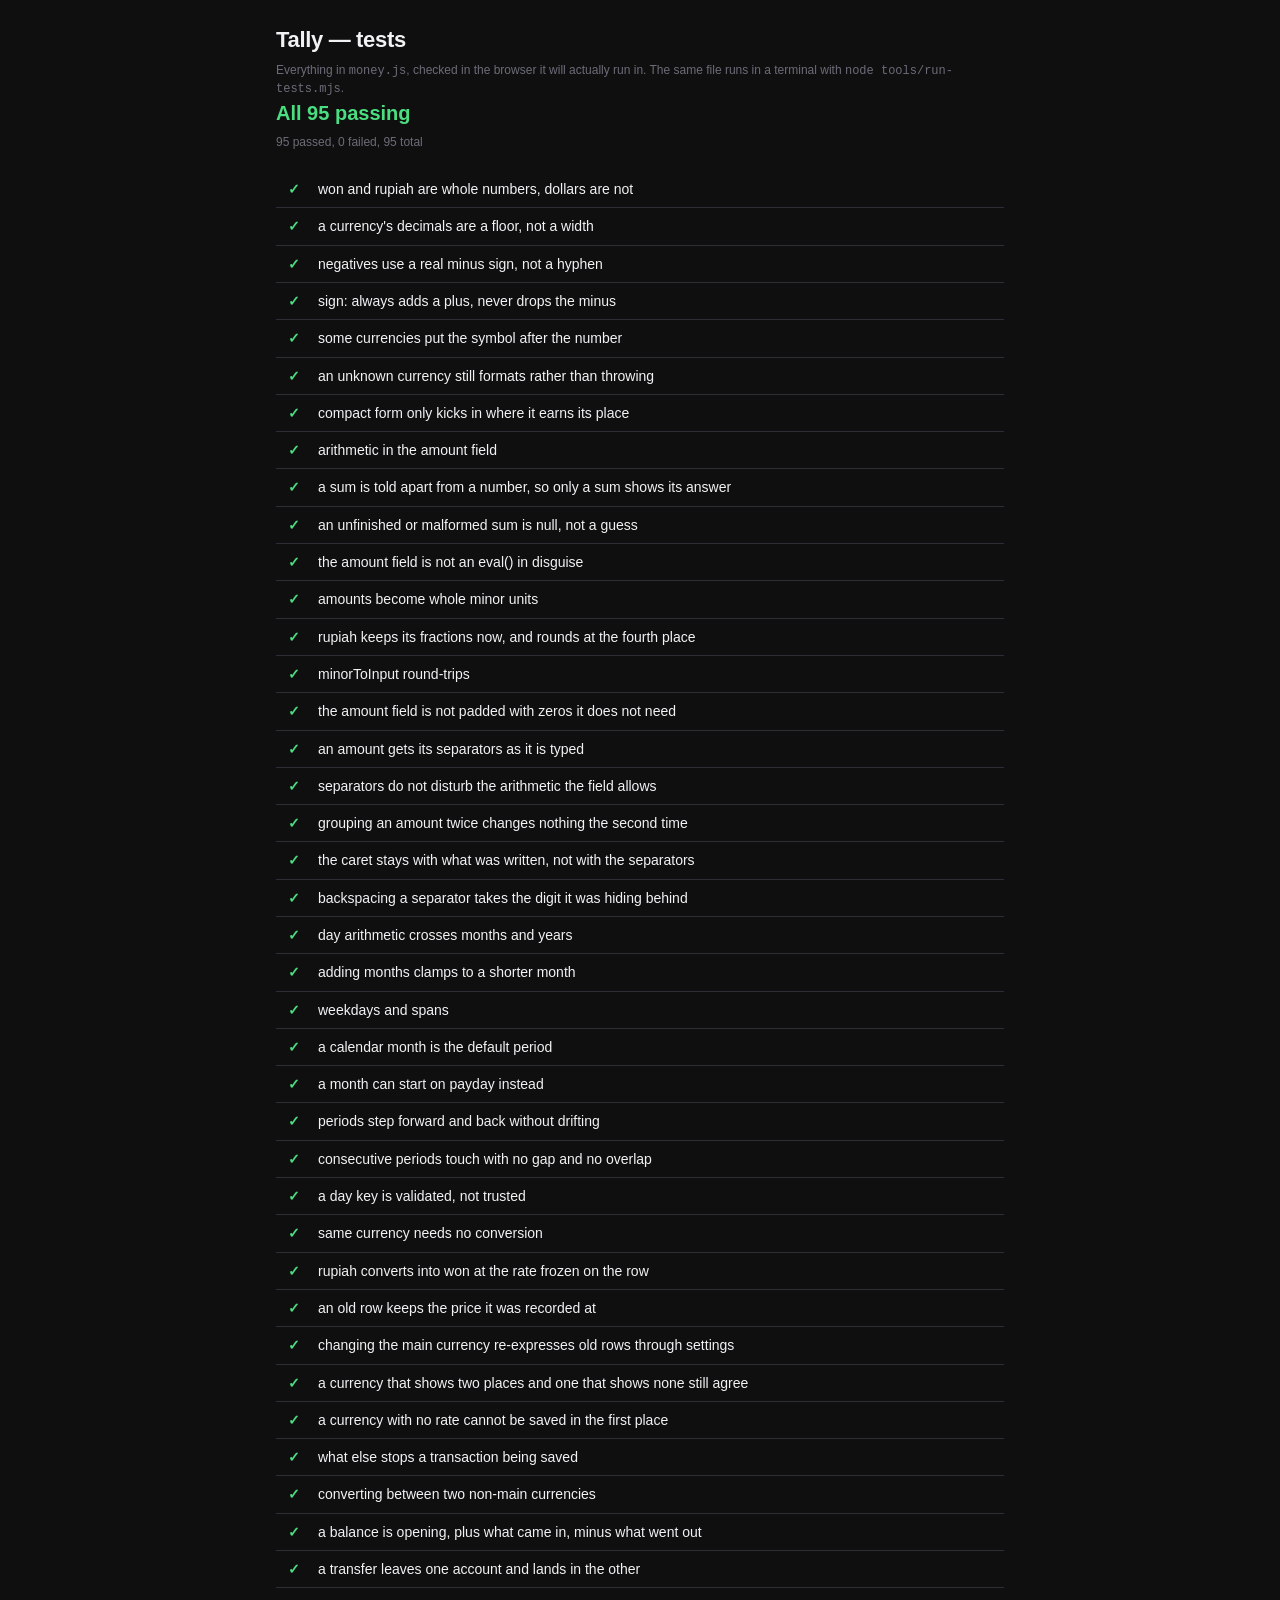
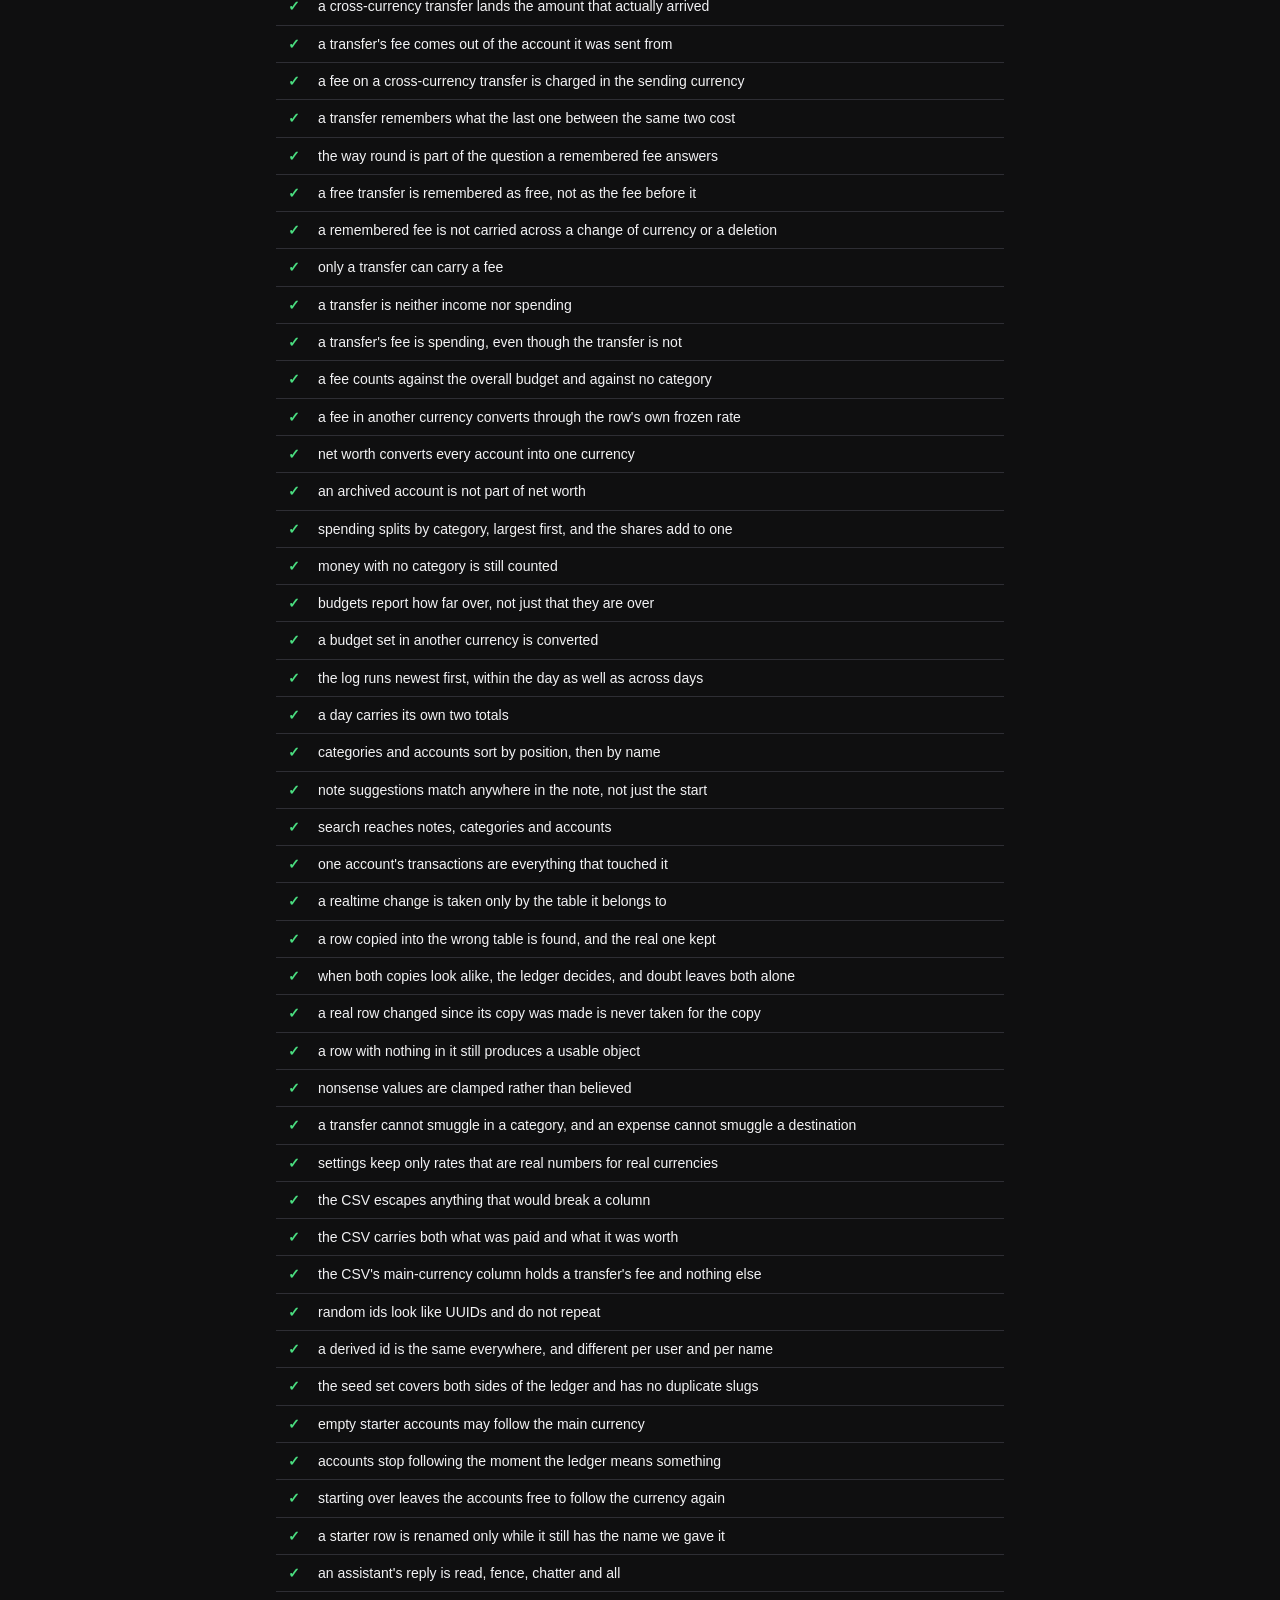
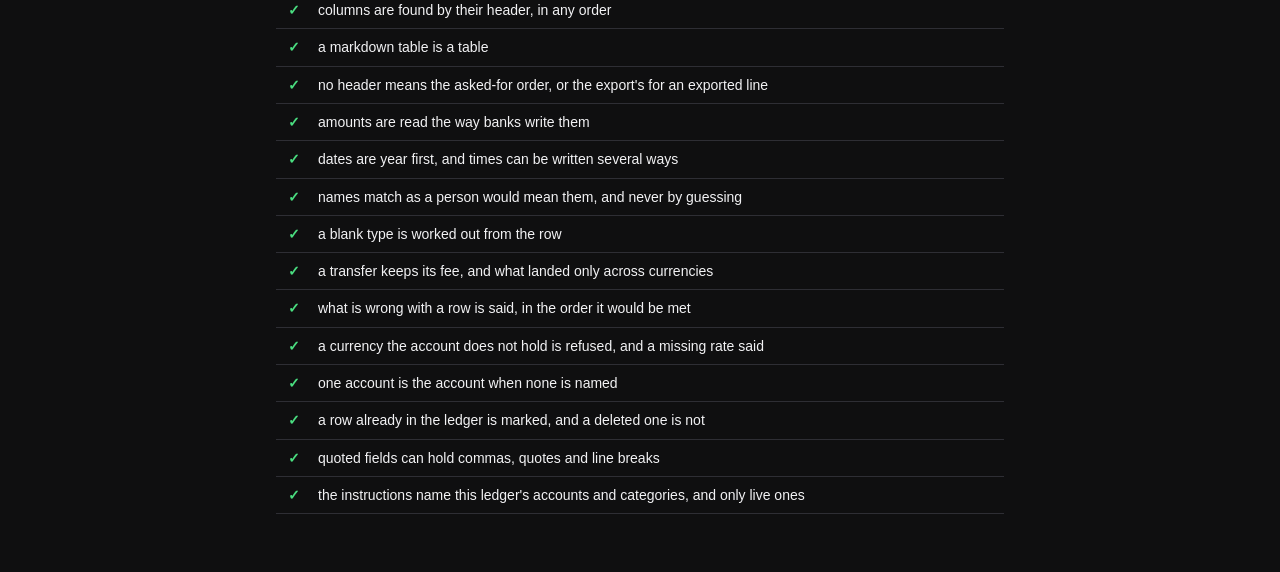
==== commit 71bf86f1: "Add many transactions from text, and send the export to an AI Add from text (the new button above th" ====
--- a/tests.html
+++ b/tests.html
@@ -5,7 +5,7 @@
   <meta name="viewport" content="width=device-width, initial-scale=1" />
   <title>Tally — tests</title>
   <link rel="icon" href="./favicon.svg" />
-  <link rel="stylesheet" href="./styles.css?v=20" />
+  <link rel="stylesheet" href="./styles.css?v=23" />
   <style>
     main { max-width: 760px; margin: 0 auto; padding: 24px 16px 60px; }
     .verdict { font-size: 20px; font-weight: 650; margin: 0 0 4px; }
@@ -34,7 +34,7 @@
   </main>
 
   <script type="module">
-    import { runTests } from "./tests.js?v=20";
+    import { runTests } from "./tests.js?v=23";
 
     const { results, passed, failed } = await runTests();
     const verdict = document.getElementById("verdict");
--- a/styles.css
+++ b/styles.css
@@ -2075,3 +2075,317 @@
   body { background: #fff; color: #000; }
   .rows, .card { border-color: #ccc; break-inside: avoid; }
 }
+
+/* ============================================================
+   Export to an AI, and adding many from text
+   ============================================================ */
+
+/* The second, smaller button over the +: adding many at once. It sits in
+   the thumb's path but a size down, so the one-at-a-time form is still the
+   obvious thing to press. */
+.fab-mini {
+  position: fixed;
+  right: max(22px, calc(50vw - var(--maxw) / 2 + 22px));
+  bottom: calc(20px + 56px + 12px + env(safe-area-inset-bottom));
+  width: 44px;
+  height: 44px;
+  border-radius: 14px;
+  background: var(--surface-3);
+  color: var(--text);
+  border: 1px solid var(--border-strong);
+  display: grid;
+  place-items: center;
+  box-shadow: var(--shadow-sm);
+  z-index: 25;
+  transition: transform 0.16s var(--ease), background 0.16s var(--ease);
+}
+
+.fab-mini:hover { background: var(--seg-on); transform: translateY(-1px); }
+.fab-mini:active { transform: scale(0.95); }
+.fab-mini svg { width: 20px; height: 20px; }
+
+.main { padding-bottom: calc(150px + env(safe-area-inset-bottom)); }
+
+.sheet-section {
+  font-size: 12px;
+  text-transform: uppercase;
+  letter-spacing: 0.04em;
+  color: var(--faint);
+  margin: 4px 0 8px;
+}
+
+.sheet-section:not(:first-child) { margin-top: 20px; }
+
+.ai-grid {
+  display: grid;
+  grid-template-columns: repeat(3, minmax(0, 1fr));
+  gap: 8px;
+}
+
+.ai-btn {
+  display: flex;
+  flex-direction: column;
+  align-items: center;
+  gap: 6px;
+  padding: 14px 6px 11px;
+  border-radius: var(--radius);
+  background: var(--surface-2);
+  border: 1px solid var(--border);
+  min-width: 0;
+  transition: border-color 0.14s var(--ease), background 0.14s var(--ease);
+}
+
+.ai-btn:hover { border-color: var(--border-strong); background: var(--surface-3); }
+.ai-btn:active { transform: scale(0.98); }
+
+.ai-glyph {
+  width: 40px;
+  height: 40px;
+  border-radius: 13px;
+  display: grid;
+  place-items: center;
+  font-size: 21px;
+  line-height: 1;
+}
+
+.ai-name {
+  font-size: 14px;
+  font-weight: 600;
+  max-width: 100%;
+  overflow: hidden;
+  text-overflow: ellipsis;
+  white-space: nowrap;
+}
+
+.ai-sub {
+  display: inline-flex;
+  align-items: center;
+  gap: 3px;
+  font-size: 11px;
+  color: var(--faint);
+  text-align: center;
+}
+
+.ai-sub svg { width: 11px; height: 11px; flex: none; }
+
+.check {
+  display: flex;
+  gap: 10px;
+  align-items: flex-start;
+  margin-top: 12px;
+  padding: 11px 12px;
+  border-radius: var(--radius-sm);
+  background: var(--surface-2);
+  cursor: pointer;
+}
+
+.check input,
+.import-box {
+  width: 18px;
+  height: 18px;
+  margin: 1px 0 0;
+  flex: none;
+  accent-color: var(--accent);
+  cursor: pointer;
+}
+
+.check-label {
+  display: block;
+  font-size: 14px;
+  font-weight: 560;
+}
+
+.check .help { margin-top: 2px; line-height: 1.4; }
+
+/* ---------- how it works, and what to say ---------- */
+
+.import-how,
+.import-say {
+  padding: 0;
+  overflow: hidden;
+}
+
+.import-how summary,
+.import-say summary {
+  cursor: pointer;
+  list-style: none;
+  padding: 13px 14px;
+  font-size: 14px;
+  font-weight: 600;
+  display: flex;
+  align-items: center;
+  justify-content: space-between;
+  gap: 10px;
+}
+
+.import-how summary::-webkit-details-marker,
+.import-say summary::-webkit-details-marker { display: none; }
+
+.import-how summary::after,
+.import-say summary::after {
+  content: "";
+  width: 8px;
+  height: 8px;
+  border-right: 2px solid var(--faint);
+  border-bottom: 2px solid var(--faint);
+  transform: rotate(45deg) translateY(-2px);
+  transition: transform 0.16s var(--ease);
+  flex: none;
+}
+
+.import-how[open] summary::after,
+.import-say[open] summary::after { transform: rotate(-135deg) translateY(-2px); }
+
+.import-say > :not(summary) { margin-left: 14px; margin-right: 14px; }
+.import-say > :last-child { margin-bottom: 14px; }
+
+.import-steps {
+  margin: 0;
+  padding: 0 14px 14px 36px;
+  display: grid;
+  gap: 10px;
+  font-size: 13.5px;
+  line-height: 1.45;
+  color: var(--muted);
+}
+
+.import-steps li::marker { color: var(--accent); font-weight: 650; }
+
+.import-step-btn {
+  display: flex;
+  margin-top: 8px;
+  padding: 8px 12px;
+  font-size: 13px;
+  width: 100%;
+}
+
+.say-head {
+  font-size: 13px;
+  font-weight: 600;
+  margin: 4px 0 2px;
+  color: var(--text);
+}
+
+.say-head:not(:nth-child(2)) { margin-top: 14px; }
+
+.say-toggle { display: inline-block; margin: 6px 0 4px; padding: 2px 0; }
+
+.say-prompt {
+  position: relative;
+  margin-top: 4px;
+}
+
+.say-prompt pre {
+  margin: 0;
+  max-height: 220px;
+  overflow: auto;
+  padding: 10px 44px 10px 11px;
+  border-radius: var(--radius-sm);
+  background: var(--surface-2);
+  border: 1px solid var(--border);
+  font: 12px/1.5 ui-monospace, SFMono-Regular, Menlo, Consolas, monospace;
+  white-space: pre-wrap;
+  word-break: break-word;
+  color: var(--muted);
+}
+
+.say-prompt .copy-btn { position: absolute; top: 5px; right: 5px; }
+
+.say-example {
+  display: flex;
+  align-items: center;
+  gap: 8px;
+  margin-top: 6px;
+  padding: 6px 6px 6px 11px;
+  border-radius: var(--radius-sm);
+  background: var(--surface-2);
+  font-size: 13px;
+  color: var(--muted);
+}
+
+.say-example span { flex: 1; min-width: 0; line-height: 1.4; }
+
+.copy-btn { flex: none; background: var(--elevated); }
+.copy-btn svg { width: 16px; height: 16px; }
+
+/* ---------- the box ---------- */
+
+.import-text {
+  display: block;
+  width: 100%;
+  min-height: 140px;
+  resize: vertical;
+  font: 13.5px/1.5 ui-monospace, SFMono-Regular, Menlo, Consolas, monospace;
+  white-space: pre;
+  overflow-x: auto;
+}
+
+.import-tools {
+  display: flex;
+  gap: 8px;
+  margin-top: 8px;
+}
+
+.import-tools .btn { padding: 8px 14px; font-size: 13.5px; }
+
+.import-status { min-height: 1.4em; }
+
+/* ---------- the rows ---------- */
+
+.import-top {
+  display: flex;
+  align-items: center;
+  justify-content: space-between;
+  gap: 10px;
+  margin-bottom: 10px;
+}
+
+.import-rows { padding: 0; overflow: hidden; }
+
+.import-row {
+  display: flex;
+  align-items: center;
+  border-bottom: 1px solid var(--border);
+}
+
+.import-row:last-child { border-bottom: 0; }
+.import-row .import-box { margin: 0 0 0 13px; }
+.import-row .tx { border-bottom: 0; padding-left: 10px; min-width: 0; }
+.import-row.off .tx { opacity: 0.5; }
+
+.chip-icon.bad {
+  background: var(--danger-soft);
+  color: var(--danger);
+  font-weight: 700;
+}
+
+.import-problem,
+.import-dupe {
+  display: block;
+  font-size: 12px;
+  line-height: 1.35;
+  margin-top: 3px;
+  white-space: normal;
+}
+
+.import-problem { color: var(--danger); }
+.import-dupe { color: var(--warn); }
+
+@media (min-width: 900px) {
+  .fab-mini {
+    right: max(26px, calc(50vw - var(--maxw) / 2 - 70px));
+    bottom: calc(28px + 56px + 12px);
+  }
+  .main { padding-bottom: 40px; }
+}
+
+@media (max-width: 360px) {
+  .ai-btn { padding: 12px 4px 10px; }
+  .ai-sub { font-size: 10.5px; }
+}
+
+@media print {
+  .fab-mini { display: none !important; }
+}
+
+.import-top .card-action { white-space: nowrap; flex: none; }
